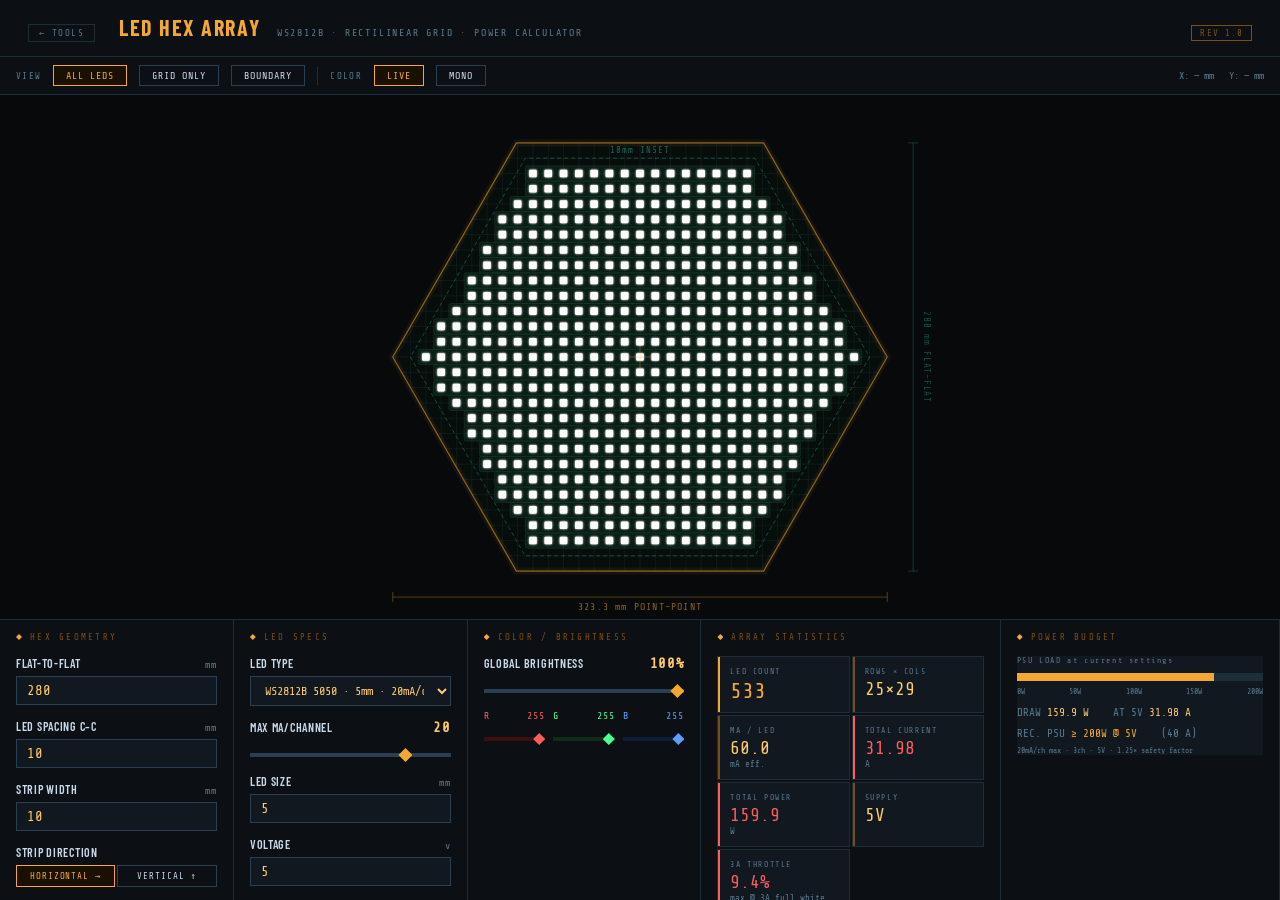
==== hex-array/index.html @ ed7f28d9 "Add hex array calculator and shadow visualizer - hex-array/: LED hex layout, strip routing, power bu" ====
<!DOCTYPE html>
<html lang="en">
<head>
<meta charset="UTF-8"/>
<meta name="viewport" content="width=device-width,initial-scale=1"/>
<title>LED Hex Array Calculator — Wave Field Tools</title>
<link href="https://fonts.googleapis.com/css2?family=Share+Tech+Mono&family=Barlow+Condensed:wght@300;400;600;700&display=swap" rel="stylesheet"/>
<style>
  :root {
    --bg:      #07090b;
    --bg2:     #0c1014;
    --bg3:     #111820;
    --border:  #1e2d3a;
    --border2: #2a3f52;
    --amber:   #f4a832;
    --amber2:  #ffcb6b;
    --amber3:  #7a4e10;
    --teal:    #2dd4a8;
    --teal2:   #0a4034;
    --red:     #ff5c5c;
    --text:    #c8d8e8;
    --text2:   #5a7a90;
    --mono:    'Share Tech Mono', monospace;
    --cond:    'Barlow Condensed', sans-serif;
  }
  * { box-sizing: border-box; margin: 0; padding: 0; }
  body { background: var(--bg); color: var(--text); font-family: var(--cond); height: 100vh; display: flex; flex-direction: column; overflow: hidden; }
  header { border-bottom: 1px solid var(--border); padding: 14px 28px; display: flex; align-items: baseline; gap: 16px; background: var(--bg2); }
  header .title { font-size: 22px; font-weight: 700; letter-spacing: .08em; color: var(--amber); text-transform: uppercase; }
  header .sub { font-family: var(--mono); font-size: 10px; color: var(--text2); letter-spacing: .18em; }
  .version-tag { margin-left: auto; font-family: var(--mono); font-size: 9px; color: var(--amber3); border: 1px solid var(--amber3); padding: 2px 8px; letter-spacing: .12em; }
  a.back { font-family: var(--mono); font-size: 9px; color: var(--text2); text-decoration: none; letter-spacing: .15em; text-transform: uppercase; border: 1px solid var(--border); padding: 3px 10px; margin-right: 8px; }
  a.back:hover { color: var(--amber); border-color: var(--amber3); }
  .main-grid { display: flex; flex-direction: column; flex: 1; min-height: 0; }
  .controls { background: var(--bg2); border-top: 1px solid var(--border); overflow-y: auto; overflow-x: hidden; padding: 0; flex: 0 0 33.333%; display: flex; flex-direction: row; flex-wrap: wrap; align-content: flex-start; gap: 0; }
  .panel-section { border-right: 1px solid var(--border); border-bottom: 1px solid var(--border); padding: 12px 16px; min-width: 220px; flex: 1 1 220px; }
  .panel-section-title { font-family: var(--mono); font-size: 9px; letter-spacing: .25em; color: var(--amber3); text-transform: uppercase; margin-bottom: 14px; display: flex; align-items: center; gap: 8px; }
  .panel-section-title::before { content: ''; display: block; width: 6px; height: 6px; background: var(--amber); clip-path: polygon(50% 0%,100% 50%,50% 100%,0% 50%); }
  .field { margin-bottom: 14px; }
  .field:last-child { margin-bottom: 0; }
  .field label { display: flex; justify-content: space-between; align-items: baseline; font-size: 12px; font-weight: 600; letter-spacing: .06em; color: var(--text); margin-bottom: 6px; text-transform: uppercase; }
  .field label .unit { font-family: var(--mono); font-size: 10px; color: var(--text2); font-weight: 400; text-transform: lowercase; }
  .field input[type=range] { width: 100%; height: 4px; -webkit-appearance: none; background: var(--border2); outline: none; border-radius: 0; cursor: pointer; }
  .field input[type=range]::-webkit-slider-thumb { -webkit-appearance: none; width: 14px; height: 14px; background: var(--amber); clip-path: polygon(50% 0%,100% 50%,50% 100%,0% 50%); cursor: pointer; }
  .field input[type=range]:hover::-webkit-slider-thumb { background: var(--amber2); }
  .field input[type=number] { width: 100%; background: var(--bg3); border: 1px solid var(--border2); color: var(--amber2); font-family: var(--mono); font-size: 14px; padding: 6px 10px; outline: none; -moz-appearance: textfield; }
  .field input[type=number]::-webkit-inner-spin-button, .field input[type=number]::-webkit-outer-spin-button { -webkit-appearance: none; }
  .field input[type=number]:focus { border-color: var(--amber); }
  .val-display { font-family: var(--mono); font-size: 14px; color: var(--amber2); text-align: right; }
  .rgb-row { display: grid; grid-template-columns: 1fr 1fr 1fr; gap: 8px; }
  .rgb-channel label { font-size: 10px; font-family: var(--mono); letter-spacing: .1em; margin-bottom: 4px; display: flex; justify-content: space-between; }
  .rgb-channel input[type=range] { width: 100%; height: 4px; -webkit-appearance: none; outline: none; border-radius: 0; cursor: pointer; }
  .rgb-channel input[type=range]::-webkit-slider-thumb { -webkit-appearance: none; width: 12px; height: 12px; clip-path: polygon(50% 0%,100% 50%,50% 100%,0% 50%); cursor: pointer; }
  #slR { background: #3a1010; } #slR::-webkit-slider-thumb { background: #ff5c5c; }
  #slG { background: #0e2e18; } #slG::-webkit-slider-thumb { background: #4dff90; }
  #slB { background: #0e1e3a; } #slB::-webkit-slider-thumb { background: #5c9eff; }
  .stats-grid { display: grid; grid-template-columns: 1fr 1fr; gap: 2px; }
  .stat-card { background: var(--bg3); border: 1px solid var(--border); padding: 10px 12px; position: relative; overflow: hidden; }
  .stat-card::before { content: ''; position: absolute; top: 0; left: 0; width: 2px; height: 100%; background: var(--amber3); }
  .stat-card.highlight::before { background: var(--amber); }
  .stat-card.warn::before { background: var(--red); }
  .stat-card.good::before { background: var(--teal); }
  .stat-label { font-family: var(--mono); font-size: 8px; letter-spacing: .2em; color: var(--text2); text-transform: uppercase; margin-bottom: 4px; }
  .stat-value { font-family: var(--mono); font-size: 18px; color: var(--amber2); line-height: 1; }
  .stat-value.big { font-size: 22px; color: var(--amber); }
  .stat-value.green { color: var(--teal); }
  .stat-value.red { color: var(--red); }
  .stat-sub { font-family: var(--mono); font-size: 9px; color: var(--text2); margin-top: 2px; }
  .psu-bar { background: var(--bg3); border: 1px solid var(--border); padding: 10px; }
  .psu-bar-label { font-family: var(--mono); font-size: 8px; letter-spacing: .2em; color: var(--text2); margin-bottom: 8px; }
  .psu-meter-track { width: 100%; height: 8px; background: var(--border); position: relative; margin-bottom: 6px; }
  .psu-meter-fill { height: 100%; background: linear-gradient(90deg, var(--teal), var(--amber), var(--red)); transition: width .3s; }
  .psu-ticks { display: flex; justify-content: space-between; font-family: var(--mono); font-size: 8px; color: var(--text2); }
  .psu-rec { margin-top: 8px; font-family: var(--mono); font-size: 11px; color: var(--amber2); }
  .canvas-panel { display: flex; flex-direction: column; overflow: hidden; background: var(--bg); flex: 1 1 0; min-height: 0; }
  .canvas-toolbar { border-bottom: 1px solid var(--border); padding: 8px 16px; display: flex; align-items: center; gap: 12px; background: var(--bg2); flex-shrink: 0; }
  .toolbar-label { font-family: var(--mono); font-size: 9px; letter-spacing: .15em; color: var(--text2); }
  .toolbar-btn { font-family: var(--mono); font-size: 10px; letter-spacing: .1em; background: transparent; border: 1px solid var(--border2); color: var(--text); padding: 4px 12px; cursor: pointer; text-transform: uppercase; transition: all .15s; }
  .toolbar-btn:hover, .toolbar-btn.active { border-color: var(--amber); color: var(--amber); background: #1a1000; }
  .toolbar-sep { width: 1px; height: 18px; background: var(--border); }
  .coord-display { margin-left: auto; font-family: var(--mono); font-size: 10px; color: var(--text2); min-width: 180px; text-align: right; }
  .svg-container { flex: 1; overflow: hidden; display: flex; align-items: center; justify-content: center; position: relative; cursor: crosshair; }
  #main-svg { max-width: 100%; max-height: 100%; }
  #tooltip { position: absolute; pointer-events: none; background: var(--bg2); border: 1px solid var(--amber3); padding: 6px 10px; font-family: var(--mono); font-size: 10px; color: var(--amber2); line-height: 1.6; display: none; z-index: 10; }
  ::-webkit-scrollbar { width: 4px; height: 4px; background: var(--bg); }
  ::-webkit-scrollbar-thumb { background: var(--border2); }
  select { width:100%;background:var(--bg3);border:1px solid var(--border2);color:var(--amber2);font-family:var(--mono);font-size:12px;padding:6px 10px;outline:none;cursor:pointer; }
</style>
</head>
<body>
<header>
  <a class="back" href="../">← Tools</a>
  <span class="title">LED Hex Array</span>
  <span class="sub">WS2812B · RECTILINEAR GRID · POWER CALCULATOR</span>
  <span class="version-tag">REV 1.0</span>
</header>
<div class="main-grid">
  <div class="canvas-panel">
    <div class="canvas-toolbar">
      <span class="toolbar-label">VIEW</span>
      <button class="toolbar-btn active" id="btnAll" onclick="setView('all')">ALL LEDs</button>
      <button class="toolbar-btn" id="btnGrid" onclick="setView('grid')">GRID ONLY</button>
      <button class="toolbar-btn" id="btnHex" onclick="setView('hex')">BOUNDARY</button>
      <div class="toolbar-sep"></div>
      <span class="toolbar-label">COLOR</span>
      <button class="toolbar-btn active" id="btnColor" onclick="setColor('live')">LIVE</button>
      <button class="toolbar-btn" id="btnMono" onclick="setColor('mono')">MONO</button>
      <div class="coord-display" id="coordDisplay">X: — mm &nbsp; Y: — mm</div>
    </div>
    <div class="svg-container" id="svgContainer">
      <svg id="main-svg" xmlns="http://www.w3.org/2000/svg"></svg>
      <div id="tooltip"></div>
    </div>
  </div>
  <div class="controls">
    <div class="panel-section">
      <div class="panel-section-title">Hex Geometry</div>
      <div class="field"><label>Flat-to-Flat <span class="unit">mm</span></label><input type="number" id="inFTF" value="280" min="10" max="800" step="1"/></div>
      <div class="field"><label>LED Spacing c–c <span class="unit">mm</span></label><input type="number" id="inSpacing" value="10" min="1" max="30" step="0.5"/></div>
      <div class="field"><label>Strip Width <span class="unit">mm</span></label><input type="number" id="inStripWidth" value="10" min="1" max="30" step="0.5"/></div>
      <div class="field">
        <label style="margin-bottom:6px">Strip Direction</label>
        <div style="display:flex;gap:2px">
          <button class="toolbar-btn active" id="btnStripH" onclick="setStripDir('h')" style="flex:1;font-size:9px;padding:5px 4px">HORIZONTAL →</button>
          <button class="toolbar-btn" id="btnStripV" onclick="setStripDir('v')" style="flex:1;font-size:9px;padding:5px 4px">VERTICAL ↑</button>
        </div>
      </div>
      <div class="field"><label>Edge Padding <span class="unit">mm</span></label><input type="number" id="inPadding" value="10" min="0" max="50" step="1"/></div>
      <div class="field">
        <label style="margin-bottom:6px">X Axis Alignment</label>
        <div style="display:flex;gap:2px">
          <button class="toolbar-btn active" id="btnCenterXOn" onclick="setCenterMode('x','on')" style="flex:1;font-size:9px;padding:5px 4px">ON AXIS</button>
          <button class="toolbar-btn" id="btnCenterXSplit" onclick="setCenterMode('x','split')" style="flex:1;font-size:9px;padding:5px 4px">SPLIT</button>
        </div>
      </div>
      <div class="field">
        <label style="margin-bottom:6px">Y Axis Alignment</label>
        <div style="display:flex;gap:2px">
          <button class="toolbar-btn active" id="btnCenterYOn" onclick="setCenterMode('y','on')" style="flex:1;font-size:9px;padding:5px 4px">ON AXIS</button>
          <button class="toolbar-btn" id="btnCenterYSplit" onclick="setCenterMode('y','split')" style="flex:1;font-size:9px;padding:5px 4px">SPLIT</button>
        </div>
      </div>
    </div>
    <div class="panel-section">
      <div class="panel-section-title">LED Specs</div>
      <div class="field">
        <label>LED Type</label>
        <select id="selLedType">
          <option value="custom">— Custom —</option>
          <optgroup label="WS2812B">
            <option value="ws2812b_5050" selected>WS2812B 5050 · 5mm · 20mA/ch</option>
            <option value="ws2812b_2020">WS2812B 2020 · 2mm · 5mA/ch</option>
            <option value="ws2812b_3535">WS2812B 3535 · 3.5mm · 12mA/ch</option>
          </optgroup>
          <optgroup label="SK6812">
            <option value="sk6812_5050">SK6812 5050 · 5mm · 20mA/ch</option>
            <option value="sk6812_mini">SK6812 Mini 3535 · 3.5mm · 12mA/ch</option>
            <option value="sk6812_2020">SK6812 2020 · 2mm · 5mA/ch</option>
          </optgroup>
          <optgroup label="SK6805">
            <option value="sk6805_ec15">SK6805-EC15 · 1.5mm · 1.5mA/ch</option>
            <option value="sk6805_ec10">SK6805-EC10 · 1mm · 1mA/ch</option>
          </optgroup>
          <optgroup label="APA / SK9822">
            <option value="apa102_5050">APA102 5050 · 5mm · 20mA/ch</option>
            <option value="sk9822_5050">SK9822 5050 · 5mm · 20mA/ch</option>
          </optgroup>
          <optgroup label="WS2815 / WS2813">
            <option value="ws2815_5050">WS2815 5050 · 5mm · 20mA/ch · 12V</option>
            <option value="ws2813_5050">WS2813 5050 · 5mm · 20mA/ch</option>
          </optgroup>
        </select>
      </div>
      <div class="field"><label>Max mA/channel <span class="val-display" id="vMA">20</span></label><input type="range" id="slMA" min="0.5" max="25" step="0.5" value="20"/></div>
      <div class="field"><label>LED Size <span class="unit">mm</span></label><input type="number" id="inLedSize" value="5" min="0.5" max="10" step="0.5"/></div>
      <div class="field"><label>Voltage <span class="unit">V</span></label><input type="number" id="inVolt" value="5" min="4.5" max="13" step="0.1"/></div>
    </div>
    <div class="panel-section">
      <div class="panel-section-title">Color / Brightness</div>
      <div class="field"><label>Global Brightness <span class="val-display" id="vBright">100%</span></label><input type="range" id="slBright" min="1" max="100" value="100"/></div>
      <div class="rgb-row">
        <div class="rgb-channel"><label style="color:#ff5c5c">R <span id="vR">255</span></label><input type="range" id="slR" min="0" max="255" value="255"/></div>
        <div class="rgb-channel"><label style="color:#4dff90">G <span id="vG">255</span></label><input type="range" id="slG" min="0" max="255" value="255"/></div>
        <div class="rgb-channel"><label style="color:#5c9eff">B <span id="vB">255</span></label><input type="range" id="slB" min="0" max="255" value="255"/></div>
      </div>
    </div>
    <div class="panel-section" style="min-width:280px;flex:1.4 1 280px">
      <div class="panel-section-title">Array Statistics</div>
      <div class="stats-grid" id="stats-grid"></div>
    </div>
    <div class="panel-section" style="min-width:260px;flex:1.4 1 260px">
      <div class="panel-section-title">Power Budget</div>
      <div id="psu-section"></div>
    </div>
  </div>
</div>
<script>
let cfg={ftf:280,spacing:10,ledSize:5,stripWidth:10,stripDir:'h',padding:10,centerModeX:'on',centerModeY:'on',maCh:20,volt:5,bright:100,r:255,g:255,b:255};
let viewMode='all',colorMode='live',leds=[],svgScale=1,svgCx=0,svgCy=0,svgIR=0;
function inHex(x,y,ir){const t=1e-6;return Math.abs(y)<=ir+t&&Math.abs(Math.sqrt(3)*x+y)<=2*ir+t&&Math.abs(Math.sqrt(3)*x-y)<=2*ir+t;}
function hexVertices(cx,cy,ir){const R=ir/Math.cos(Math.PI/6);return Array.from({length:6},(_,i)=>{const a=Math.PI/180*(60*i);return[cx+R*Math.cos(a),cy+R*Math.sin(a)];});}
function hexPathStr(cx,cy,ir){return hexVertices(cx,cy,ir).map(([x,y],i)=>`${i?'L':'M'}${x.toFixed(2)},${y.toFixed(2)}`).join('')+'Z';}
function buildLeds(){const ir=cfg.ftf/2-cfg.padding,R=ir/Math.cos(Math.PI/6),sp=cfg.spacing,sw=cfg.stripWidth,span=Math.ceil(R/sp)+1,offsetX=cfg.centerModeX==='split'?sp/2:0,offsetY=cfg.centerModeY==='split'?sp/2:0,hsp=sp/2,hsw=sw/2,pts=[];for(let row=-span;row<=span;row++){for(let col=-span;col<=span;col++){const x=col*sp+offsetX,y=row*sp+offsetY,dx=cfg.stripDir==='h'?hsp:hsw,dy=cfg.stripDir==='h'?hsw:hsp;if(inHex(x-dx,y-dy,ir)&&inHex(x+dx,y-dy,ir)&&inHex(x-dx,y+dy,ir)&&inHex(x+dx,y+dy,ir))pts.push({x,y,row,col});}}return pts;}
function calcPower(){const n=leds.length,bright=cfg.bright/100,rF=cfg.r/255,gF=cfg.g/255,bF=cfg.b/255,maPerLed=(rF+gF+bF)*cfg.maCh*bright,totalMa=n*maPerLed,totalW=totalMa*cfg.volt/1000,psuW=totalW*1.25,rows=new Set(leds.map(l=>l.row)).size,cols=new Set(leds.map(l=>l.col)).size;return{n,maPerLed,totalMa,totalW,psuW,rows,cols,bright,rF,gF,bF};}
function psuSize(w){const t=[5,10,15,20,30,40,50,60,75,100,120,150,200,240,300,350,400,500,600,750,1000];return t.find(x=>x>=w*1.25)||Math.ceil(w*1.25/50)*50;}
function stat(label,value,sub,cls){return`<div class="stat-card ${cls}"><div class="stat-label">${label}</div><div class="stat-value ${cls.includes('big')?'big':''} ${cls.includes('warn')?'red':''} ${cls.includes('good')?'green':''}">${value}</div>${sub?`<div class="stat-sub">${sub}</div>`:''}</div>`;}
function updateStats(){const p=calcPower(),warn=p.totalW>100,rows=p.rows,cols=p.cols,maxBright3A=Math.min(100,(3000/(p.n*cfg.maCh*3))*100);document.getElementById('stats-grid').innerHTML=`${stat('LED COUNT',p.n.toLocaleString(),'','highlight big')}${stat('ROWS × COLS',`${rows}×${cols}`,'','')}${stat('mA / LED',p.maPerLed.toFixed(1),'mA eff.','')}${stat('TOTAL CURRENT',(p.totalMa/1000).toFixed(2),'A',warn?'warn':'good')}${stat('TOTAL POWER',p.totalW.toFixed(1),'W',warn?'warn':'good')}${stat('SUPPLY',`${cfg.volt}V`,'','')}${stat('3A THROTTLE',maxBright3A>=100?'100% ✓':`${maxBright3A.toFixed(1)}%`,'max @ 3A full white',maxBright3A>=100?'good':maxBright3A<30?'warn':'')}`;const psu=psuSize(p.totalW),fillPct=Math.min(100,p.totalW/psu*100).toFixed(0),col=fillPct>80?'var(--red)':fillPct>60?'var(--amber)':'var(--teal)';document.getElementById('psu-section').innerHTML=`<div class="psu-bar" style="border:none;padding:0"><div class="psu-bar-label">PSU LOAD at current settings</div><div class="psu-meter-track"><div class="psu-meter-fill" style="width:${fillPct}%;background:${col}"></div></div><div class="psu-ticks"><span>0W</span><span>${(psu/4).toFixed(0)}W</span><span>${(psu/2).toFixed(0)}W</span><span>${(3*psu/4).toFixed(0)}W</span><span>${psu}W</span></div><div class="psu-rec" style="margin-top:10px"><span style="color:var(--text2)">DRAW  </span>${p.totalW.toFixed(1)} W &nbsp;&nbsp; <span style="color:var(--text2)">AT ${cfg.volt}V  </span>${(p.totalMa/1000).toFixed(2)} A</div><div class="psu-rec"><span style="color:var(--text2)">REC. PSU  </span><span style="color:${col}">≥ ${psu}W @ ${cfg.volt}V</span> &nbsp;&nbsp; <span style="color:var(--text2)">(${(psu/cfg.volt).toFixed(0)} A)</span></div><div style="margin-top:6px;font-family:var(--mono);font-size:8px;color:var(--text2)">${cfg.maCh}mA/ch max · 3ch · ${cfg.volt}V · 1.25× safety factor</div></div>`;}
function ledColor(){if(colorMode==='mono')return{fill:'#40ffb4',opacity:0.82};const r=Math.round(cfg.r*cfg.bright/100),g=Math.round(cfg.g*cfg.bright/100),b=Math.round(cfg.b*cfg.bright/100),hex='#'+[r,g,b].map(v=>v.toString(16).padStart(2,'0')).join(''),brightness=(r*0.299+g*0.587+b*0.114)/255;return{fill:hex||'#111',opacity:Math.max(0.3,0.4+brightness*0.6)};}
function renderSVG(){const svg=document.getElementById('main-svg'),container=document.getElementById('svgContainer'),w=container.clientWidth||600,h=container.clientHeight||600,ir_mm=cfg.ftf/2,R_mm=ir_mm/Math.cos(Math.PI/6),pad=48,scale=Math.min((w-pad*2)/(R_mm*2),(h-pad*2)/(ir_mm*2)),cx=w/2,cy=h/2,R_svg=R_mm*scale,IR=ir_mm*scale,sp=cfg.spacing*scale,ledR=Math.min((cfg.ledSize/2)*scale,sp/2-0.5);svgScale=scale;svgCx=cx;svgCy=cy;svgIR=IR;svg.setAttribute('width',w);svg.setAttribute('height',h);svg.setAttribute('viewBox',`0 0 ${w} ${h}`);const{fill,opacity}=ledColor(),stripSW=cfg.stripWidth*scale,stripSegments=(()=>{if(cfg.stripDir==='h'){const byRow={};leds.forEach(l=>{(byRow[l.row]=byRow[l.row]||[]).push(l);});return Object.values(byRow).map(row=>{row.sort((a,b)=>a.x-b.x);const runs=[];let run=[row[0]];for(let i=1;i<row.length;i++){if(row[i].x-row[i-1].x>cfg.spacing*1.01){runs.push(run);run=[];}run.push(row[i]);}runs.push(run);return runs.map(r=>{const minX=r[0].x,maxX=r[r.length-1].x,y=r[0].y,sx=cx+(minX-cfg.spacing/2)*scale,sw_=(maxX-minX+cfg.spacing)*scale,sy=cy-y*scale-stripSW/2;return`<rect x="${sx.toFixed(1)}" y="${sy.toFixed(1)}" width="${sw_.toFixed(1)}" height="${stripSW.toFixed(1)}" rx="2" fill="#0d2218" stroke="#1a4030" stroke-width="0.6" opacity="0.85"/>`;}).join('');}).join('');}else{const byCol={};leds.forEach(l=>{(byCol[l.col]=byCol[l.col]||[]).push(l);});return Object.values(byCol).map(col=>{col.sort((a,b)=>a.y-b.y);const runs=[];let run=[col[0]];for(let i=1;i<col.length;i++){if(col[i].y-col[i-1].y>cfg.spacing*1.01){runs.push(run);run=[];}run.push(col[i]);}runs.push(run);return runs.map(r=>{const minY=r[0].y,maxY=r[r.length-1].y,x=r[0].x,sx=cx+x*scale-stripSW/2,sy_top=cy-(maxY+cfg.spacing/2)*scale,sh=(maxY-minY+cfg.spacing)*scale;return`<rect x="${sx.toFixed(1)}" y="${sy_top.toFixed(1)}" width="${stripSW.toFixed(1)}" height="${sh.toFixed(1)}" rx="2" fill="#0d2218" stroke="#1a4030" stroke-width="0.6" opacity="0.85"/>`;}).join('');}).join('');}})(),gridLines=[],span=Math.ceil(R_mm/cfg.spacing)+2;if(viewMode!=='hex'){for(let i=-span;i<=span;i++){const v=i*sp;gridLines.push(`<line x1="${(cx+v).toFixed(1)}" y1="0" x2="${(cx+v).toFixed(1)}" y2="${h}" stroke="#1e3030" stroke-width="0.4" clip-path="url(#hc)"/>`);gridLines.push(`<line x1="0" y1="${(cy+v).toFixed(1)}" x2="${w}" y2="${(cy+v).toFixed(1)}" stroke="#1e3030" stroke-width="0.4" clip-path="url(#hc)"/>`);}};const ledDots=viewMode!=='grid'?leds.map(({x,y,row,col})=>`<rect x="${(cx+x*scale-ledR).toFixed(2)}" y="${(cy-y*scale-ledR).toFixed(2)}" width="${(ledR*2).toFixed(2)}" height="${(ledR*2).toFixed(2)}" rx="${(ledR*0.3).toFixed(2)}" fill="${fill}" opacity="${opacity}" class="led" data-x="${x}" data-y="${y}" data-row="${row}" data-col="${col}"/>`).join(''):'',dimY=cy+IR+26,dimX=cx+R_svg+26;svg.innerHTML=`<defs><filter id="glow" x="-60%" y="-60%" width="220%" height="220%"><feGaussianBlur stdDeviation="1.2" result="b"/><feMerge><feMergeNode in="b"/><feMergeNode in="SourceGraphic"/></feMerge></filter><clipPath id="hc"><path d="${hexPathStr(cx,cy,IR)}"/></clipPath></defs><path d="${hexPathStr(cx,cy,IR)}" fill="#060d0a"/>${viewMode!=='grid'?stripSegments:''}${gridLines.join('')}<g filter="url(#glow)">${ledDots}</g><path d="${hexPathStr(cx,cy,IR)}" fill="none" stroke="#f4a832" stroke-width="7" opacity="0.06"/><path d="${hexPathStr(cx,cy,IR)}" fill="none" stroke="#f4a832" stroke-width="1.2" opacity="0.55"/>${cfg.padding>0?`<path d="${hexPathStr(cx,cy,IR-cfg.padding*scale)}" fill="none" stroke="#2dd4a8" stroke-width="0.8" opacity="0.4" stroke-dasharray="4,3"/><text x="${cx}" y="${(cy-(IR-cfg.padding*scale)-5).toFixed(1)}" text-anchor="middle" fill="#2dd4a8" font-family="'Share Tech Mono',monospace" font-size="9" opacity="0.45" letter-spacing="0.1em">${cfg.padding}mm INSET</text>`:''}<line x1="${(cx-12)}" y1="${cy}" x2="${(cx+12)}" y2="${cy}" stroke="#f4a832" stroke-width="0.8" opacity="0.4"/><line x1="${cx}" y1="${(cy-12)}" x2="${cx}" y2="${(cy+12)}" stroke="#f4a832" stroke-width="0.8" opacity="0.4"/><line x1="${(cx-R_svg).toFixed(1)}" y1="${dimY.toFixed(1)}" x2="${(cx+R_svg).toFixed(1)}" y2="${dimY.toFixed(1)}" stroke="#f4a832" stroke-width="0.8" opacity="0.4"/><line x1="${(cx-R_svg).toFixed(1)}" y1="${(dimY-5).toFixed(1)}" x2="${(cx-R_svg).toFixed(1)}" y2="${(dimY+5).toFixed(1)}" stroke="#f4a832" stroke-width="0.8" opacity="0.4"/><line x1="${(cx+R_svg).toFixed(1)}" y1="${(dimY-5).toFixed(1)}" x2="${(cx+R_svg).toFixed(1)}" y2="${(dimY+5).toFixed(1)}" stroke="#f4a832" stroke-width="0.8" opacity="0.4"/><text x="${cx}" y="${(dimY+13).toFixed(1)}" text-anchor="middle" fill="#f4a832" font-family="'Share Tech Mono',monospace" font-size="10" opacity="0.55" letter-spacing="0.12em">${(R_mm*2).toFixed(1)} mm POINT–POINT</text><line x1="${dimX.toFixed(1)}" y1="${(cy-IR).toFixed(1)}" x2="${dimX.toFixed(1)}" y2="${(cy+IR).toFixed(1)}" stroke="#2dd4a8" stroke-width="0.8" opacity="0.3"/><line x1="${(dimX-5).toFixed(1)}" y1="${(cy-IR).toFixed(1)}" x2="${(dimX+5).toFixed(1)}" y2="${(cy-IR).toFixed(1)}" stroke="#2dd4a8" stroke-width="0.8" opacity="0.3"/><line x1="${(dimX-5).toFixed(1)}" y1="${(cy+IR).toFixed(1)}" x2="${(dimX+5).toFixed(1)}" y2="${(cy+IR).toFixed(1)}" stroke="#2dd4a8" stroke-width="0.8" opacity="0.3"/><text x="${(dimX+14).toFixed(1)}" y="${(cy+3).toFixed(1)}" text-anchor="middle" fill="#2dd4a8" font-family="'Share Tech Mono',monospace" font-size="9" opacity="0.35" letter-spacing="0.08em" transform="rotate(90,${(dimX+14).toFixed(1)},${cy.toFixed(1)})">${cfg.ftf} mm FLAT–FLAT</text>`;svg.querySelectorAll('.led').forEach(el=>{el.addEventListener('mouseenter',onLedHover);el.addEventListener('mouseleave',onLedLeave);});}
function onLedHover(e){const el=e.target,x=parseFloat(el.dataset.x),y=parseFloat(el.dataset.y),row=el.dataset.row,col=el.dataset.col,rect=document.getElementById('svgContainer').getBoundingClientRect(),tip=document.getElementById('tooltip');tip.innerHTML=`X: ${x} mm<br>Y: ${y} mm<br>ROW ${row} · COL ${col}`;tip.style.display='block';const tx=e.clientX-rect.left+12,ty=e.clientY-rect.top-20;tip.style.left=Math.min(tx,rect.width-160)+'px';tip.style.top=Math.max(0,ty)+'px';const ledR=Math.min((cfg.ledSize/2)*svgScale,(cfg.spacing*svgScale)/2-0.5),hoverR=ledR*1.6;el.setAttribute('x',(svgCx+x*svgScale-hoverR).toFixed(2));el.setAttribute('y',(svgCy-y*svgScale-hoverR).toFixed(2));el.setAttribute('width',(hoverR*2).toFixed(2));el.setAttribute('height',(hoverR*2).toFixed(2));el.setAttribute('fill','#ffffff');el.setAttribute('opacity','1');document.getElementById('coordDisplay').textContent=`X: ${x} mm   Y: ${y} mm`;}
function onLedLeave(e){document.getElementById('tooltip').style.display='none';const el=e.target,ledR=Math.min((cfg.ledSize/2)*svgScale,(cfg.spacing*svgScale)/2-0.5),{fill,opacity}=ledColor(),x=parseFloat(el.dataset.x),y=parseFloat(el.dataset.y);el.setAttribute('x',(svgCx+x*svgScale-ledR).toFixed(2));el.setAttribute('y',(svgCy-y*svgScale-ledR).toFixed(2));el.setAttribute('width',(ledR*2).toFixed(2));el.setAttribute('height',(ledR*2).toFixed(2));el.setAttribute('fill',fill);el.setAttribute('opacity',opacity);document.getElementById('coordDisplay').textContent='X: — mm   Y: — mm';}
function fullUpdate(){leds=buildLeds();updateStats();renderSVG();}
function setView(m){viewMode=m;['All','Grid','Hex'].forEach(v=>{document.getElementById('btn'+v).classList.toggle('active',m===v.toLowerCase());});renderSVG();}
function setColor(m){colorMode=m;document.getElementById('btnColor').classList.toggle('active',m==='live');document.getElementById('btnMono').classList.toggle('active',m==='mono');renderSVG();}
function setCenterMode(axis,m){if(axis==='x'){cfg.centerModeX=m;document.getElementById('btnCenterXOn').classList.toggle('active',m==='on');document.getElementById('btnCenterXSplit').classList.toggle('active',m==='split');}else{cfg.centerModeY=m;document.getElementById('btnCenterYOn').classList.toggle('active',m==='on');document.getElementById('btnCenterYSplit').classList.toggle('active',m==='split');}fullUpdate();}
function setStripDir(d){cfg.stripDir=d;document.getElementById('btnStripH').classList.toggle('active',d==='h');document.getElementById('btnStripV').classList.toggle('active',d==='v');fullUpdate();}
const LED_TYPES={ws2812b_5050:{maCh:20,ledSize:5.0,volt:5},ws2812b_2020:{maCh:5,ledSize:2.0,volt:5},ws2812b_3535:{maCh:12,ledSize:3.5,volt:5},sk6812_5050:{maCh:20,ledSize:5.0,volt:5},sk6812_mini:{maCh:12,ledSize:3.5,volt:5},sk6812_2020:{maCh:5,ledSize:2.0,volt:5},sk6805_ec15:{maCh:1.5,ledSize:1.5,volt:5},sk6805_ec10:{maCh:1.0,ledSize:1.0,volt:5},apa102_5050:{maCh:20,ledSize:5.0,volt:5},sk9822_5050:{maCh:20,ledSize:5.0,volt:5},ws2815_5050:{maCh:20,ledSize:5.0,volt:12},ws2813_5050:{maCh:20,ledSize:5.0,volt:5}};
document.getElementById('selLedType').addEventListener('change',function(){const p=LED_TYPES[this.value];if(!p)return;cfg.maCh=p.maCh;cfg.ledSize=p.ledSize;cfg.volt=p.volt;document.getElementById('slMA').value=p.maCh;document.getElementById('vMA').textContent=p.maCh;document.getElementById('inLedSize').value=p.ledSize;document.getElementById('inVolt').value=p.volt;fullUpdate();});
function markCustom(){document.getElementById('selLedType').value='custom';}
document.getElementById('inFTF').addEventListener('change',function(){cfg.ftf=parseFloat(this.value)||280;fullUpdate();});
document.getElementById('inSpacing').addEventListener('change',function(){cfg.spacing=parseFloat(this.value)||10;fullUpdate();});
document.getElementById('inStripWidth').addEventListener('change',function(){cfg.stripWidth=parseFloat(this.value)||10;fullUpdate();});
document.getElementById('inLedSize').addEventListener('change',function(){cfg.ledSize=parseFloat(this.value)||5;markCustom();fullUpdate();});
document.getElementById('inPadding').addEventListener('change',function(){cfg.padding=parseFloat(this.value)||0;fullUpdate();});
document.getElementById('inVolt').addEventListener('change',function(){cfg.volt=parseFloat(this.value)||5;markCustom();fullUpdate();});
document.getElementById('slMA').addEventListener('input',function(){cfg.maCh=parseFloat(this.value);document.getElementById('vMA').textContent=this.value;markCustom();fullUpdate();});
document.getElementById('slBright').addEventListener('input',function(){cfg.bright=parseFloat(this.value);document.getElementById('vBright').textContent=this.value+'%';fullUpdate();});
document.getElementById('slR').addEventListener('input',function(){cfg.r=parseFloat(this.value);document.getElementById('vR').textContent=this.value;fullUpdate();});
document.getElementById('slG').addEventListener('input',function(){cfg.g=parseFloat(this.value);document.getElementById('vG').textContent=this.value;fullUpdate();});
document.getElementById('slB').addEventListener('input',function(){cfg.b=parseFloat(this.value);document.getElementById('vB').textContent=this.value;fullUpdate();});
let resizeTimer;window.addEventListener('resize',()=>{clearTimeout(resizeTimer);resizeTimer=setTimeout(renderSVG,80);});
fullUpdate();
</script>
</body>
</html>
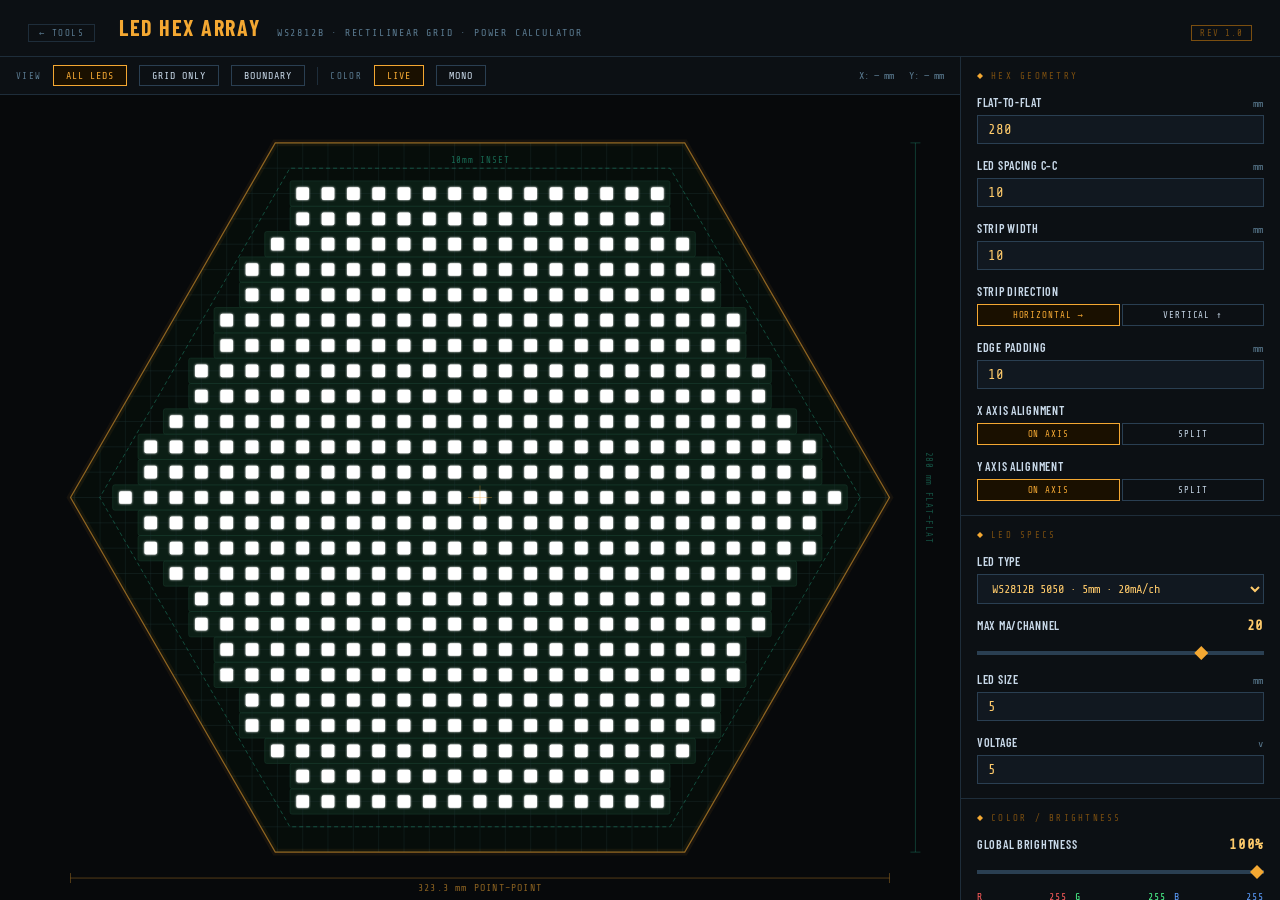
==== commit 682e2dd3: "Sticky right-hand control pane for both tools - shadow-viz: controls moved to fixed 340px right pane" ====
--- a/hex-array/index.html
+++ b/hex-array/index.html
@@ -31,9 +31,13 @@
   .version-tag { margin-left: auto; font-family: var(--mono); font-size: 9px; color: var(--amber3); border: 1px solid var(--amber3); padding: 2px 8px; letter-spacing: .12em; }
   a.back { font-family: var(--mono); font-size: 9px; color: var(--text2); text-decoration: none; letter-spacing: .15em; text-transform: uppercase; border: 1px solid var(--border); padding: 3px 10px; margin-right: 8px; }
   a.back:hover { color: var(--amber); border-color: var(--amber3); }
-  .main-grid { display: flex; flex-direction: column; flex: 1; min-height: 0; }
-  .controls { background: var(--bg2); border-top: 1px solid var(--border); overflow-y: auto; overflow-x: hidden; padding: 0; flex: 0 0 33.333%; display: flex; flex-direction: row; flex-wrap: wrap; align-content: flex-start; gap: 0; }
-  .panel-section { border-right: 1px solid var(--border); border-bottom: 1px solid var(--border); padding: 12px 16px; min-width: 220px; flex: 1 1 220px; }
+  .main-grid { display: flex; flex-direction: row; flex: 1; min-height: 0; }
+  .controls { background: var(--bg2); border-left: 1px solid var(--border); overflow-y: auto; overflow-x: hidden; padding: 0; flex: 0 0 320px; width: 320px; display: flex; flex-direction: column; align-content: flex-start; gap: 0; }
+  @media (max-width: 900px) {
+    .main-grid { flex-direction: column; }
+    .controls { flex: 0 0 auto; width: 100%; max-height: 45vh; border-left: none; border-top: 1px solid var(--border); }
+  }
+  .panel-section { border-bottom: 1px solid var(--border); padding: 14px 16px; width: 100%; flex: 0 0 auto; }
   .panel-section-title { font-family: var(--mono); font-size: 9px; letter-spacing: .25em; color: var(--amber3); text-transform: uppercase; margin-bottom: 14px; display: flex; align-items: center; gap: 8px; }
   .panel-section-title::before { content: ''; display: block; width: 6px; height: 6px; background: var(--amber); clip-path: polygon(50% 0%,100% 50%,50% 100%,0% 50%); }
   .field { margin-bottom: 14px; }
@@ -184,11 +188,11 @@
         <div class="rgb-channel"><label style="color:#5c9eff">B <span id="vB">255</span></label><input type="range" id="slB" min="0" max="255" value="255"/></div>
       </div>
     </div>
-    <div class="panel-section" style="min-width:280px;flex:1.4 1 280px">
+    <div class="panel-section">
       <div class="panel-section-title">Array Statistics</div>
       <div class="stats-grid" id="stats-grid"></div>
     </div>
-    <div class="panel-section" style="min-width:260px;flex:1.4 1 260px">
+    <div class="panel-section">
       <div class="panel-section-title">Power Budget</div>
       <div id="psu-section"></div>
     </div>
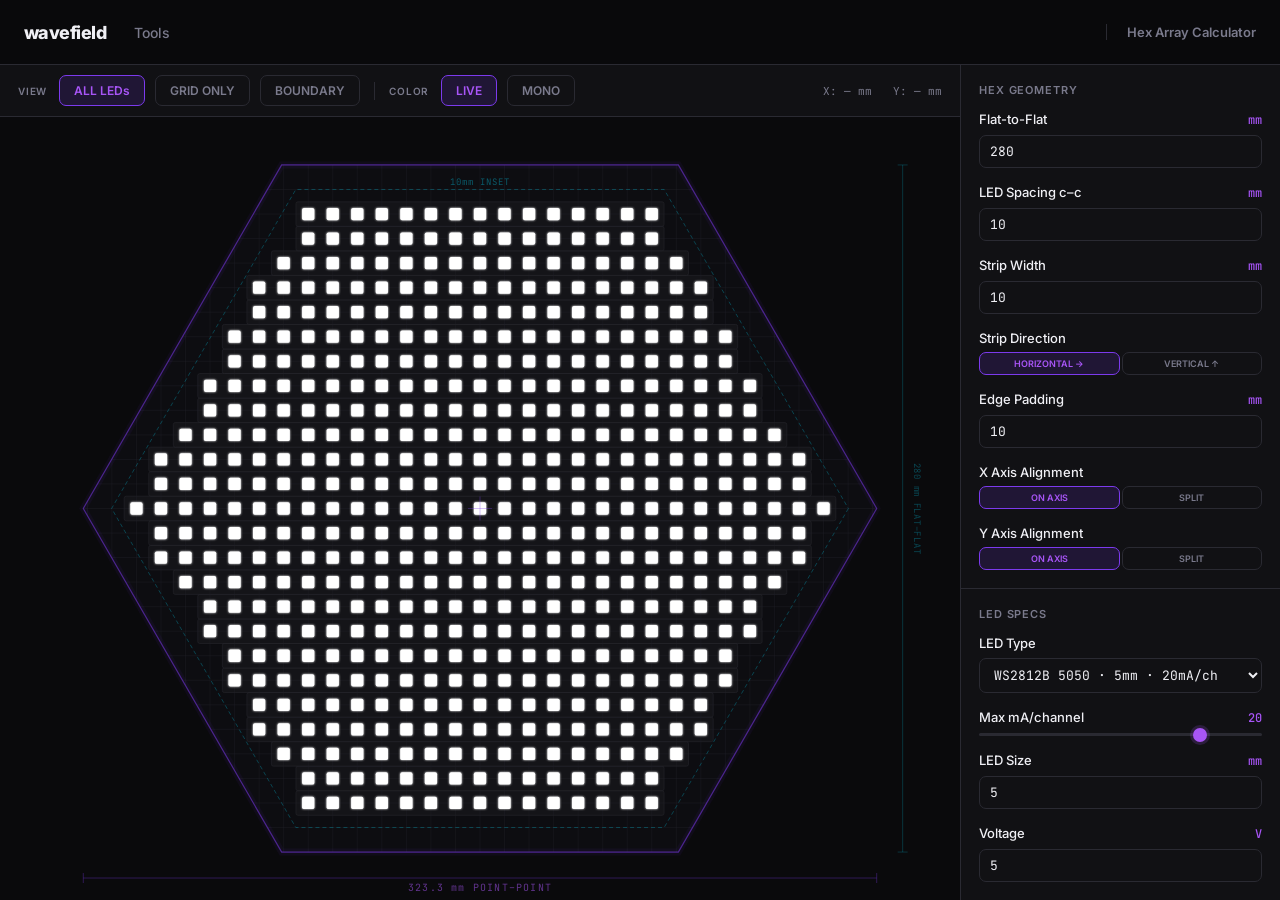
==== commit f4af7256: "Rebrand both tools to match wavefieldproject.com - Add shared wf.css with the site's real tokens (pu" ====
--- a/hex-array/index.html
+++ b/hex-array/index.html
@@ -1,114 +1,96 @@
-<!DOCTYPE html>
-<html lang="en">
 <head>
 <meta charset="UTF-8"/>
 <meta name="viewport" content="width=device-width,initial-scale=1"/>
-<title>LED Hex Array Calculator — Wave Field Tools</title>
-<link href="https://fonts.googleapis.com/css2?family=Share+Tech+Mono&family=Barlow+Condensed:wght@300;400;600;700&display=swap" rel="stylesheet"/>
+<title>Hex Array Calculator — Wave Field Tools</title>
+<link rel="stylesheet" href="../wf.css"/>
 <style>
-  :root {
-    --bg:      #07090b;
-    --bg2:     #0c1014;
-    --bg3:     #111820;
-    --border:  #1e2d3a;
-    --border2: #2a3f52;
-    --amber:   #f4a832;
-    --amber2:  #ffcb6b;
-    --amber3:  #7a4e10;
-    --teal:    #2dd4a8;
-    --teal2:   #0a4034;
-    --red:     #ff5c5c;
-    --text:    #c8d8e8;
-    --text2:   #5a7a90;
-    --mono:    'Share Tech Mono', monospace;
-    --cond:    'Barlow Condensed', sans-serif;
-  }
-  * { box-sizing: border-box; margin: 0; padding: 0; }
-  body { background: var(--bg); color: var(--text); font-family: var(--cond); height: 100vh; display: flex; flex-direction: column; overflow: hidden; }
-  header { border-bottom: 1px solid var(--border); padding: 14px 28px; display: flex; align-items: baseline; gap: 16px; background: var(--bg2); }
-  header .title { font-size: 22px; font-weight: 700; letter-spacing: .08em; color: var(--amber); text-transform: uppercase; }
-  header .sub { font-family: var(--mono); font-size: 10px; color: var(--text2); letter-spacing: .18em; }
-  .version-tag { margin-left: auto; font-family: var(--mono); font-size: 9px; color: var(--amber3); border: 1px solid var(--amber3); padding: 2px 8px; letter-spacing: .12em; }
-  a.back { font-family: var(--mono); font-size: 9px; color: var(--text2); text-decoration: none; letter-spacing: .15em; text-transform: uppercase; border: 1px solid var(--border); padding: 3px 10px; margin-right: 8px; }
-  a.back:hover { color: var(--amber); border-color: var(--amber3); }
+  body { height: 100vh; display: flex; flex-direction: column; overflow: hidden; }
   .main-grid { display: flex; flex-direction: row; flex: 1; min-height: 0; }
-  .controls { background: var(--bg2); border-left: 1px solid var(--border); overflow-y: auto; overflow-x: hidden; padding: 0; flex: 0 0 320px; width: 320px; display: flex; flex-direction: column; align-content: flex-start; gap: 0; }
+
+  .canvas-panel { display:flex; flex-direction:column; overflow:hidden; background:var(--bg-primary); flex:1 1 0; min-height:0; }
+  .canvas-toolbar {
+    border-bottom:1px solid var(--border); padding:10px 18px; display:flex;
+    align-items:center; gap:10px; background:var(--bg-secondary); flex-shrink:0; flex-wrap:wrap;
+  }
+  .toolbar-label {
+    font-size:10px; font-weight:600; letter-spacing:.08em; text-transform:uppercase;
+    color:var(--text-muted); margin-right:2px;
+  }
+  .toolbar-sep { width:1px; height:18px; background:var(--border); margin:0 4px; }
+  .coord-display {
+    margin-left:auto; font-family:var(--mono); font-size:11px;
+    color:var(--text-muted); min-width:170px; text-align:right;
+  }
+  .svg-container { flex:1; overflow:hidden; display:flex; align-items:center; justify-content:center; position:relative; cursor:crosshair; }
+  #main-svg { max-width:100%; max-height:100%; }
+  #tooltip {
+    position:absolute; pointer-events:none; background:var(--bg-card);
+    border:1px solid var(--border); border-radius:7px; padding:8px 11px;
+    font-family:var(--mono); font-size:11px; color:var(--text-primary);
+    line-height:1.6; display:none; z-index:10; box-shadow:0 6px 20px rgba(0,0,0,.5);
+  }
+
+  .controls {
+    background:var(--bg-secondary); border-left:1px solid var(--border);
+    overflow-y:auto; flex:0 0 320px; width:320px;
+    display:flex; flex-direction:column;
+  }
+  .controls > * { flex-shrink: 0; }
+  .panel-section { border-bottom:1px solid var(--border); padding:18px; width:100%; }
+  .rgb-row { display:grid; grid-template-columns:1fr 1fr 1fr; gap:10px; }
+  .rgb-channel label { font-size:11px; font-family:var(--mono); margin-bottom:6px; display:flex; justify-content:space-between; }
+  #slR::-webkit-slider-thumb { background:#ef4444; box-shadow:0 0 0 3px rgba(239,68,68,.18); }
+  #slG::-webkit-slider-thumb { background:#10b981; box-shadow:0 0 0 3px rgba(16,185,129,.18); }
+  #slB::-webkit-slider-thumb { background:#3b82f6; box-shadow:0 0 0 3px rgba(59,130,246,.18); }
+
+  .stats-grid { display:grid; grid-template-columns:1fr 1fr; gap:8px; }
+  .stat-card { background:var(--bg-card); border:1px solid var(--border); border-radius:9px; padding:11px 12px; }
+  .stat-card.highlight { border-color:rgba(124,58,237,.45); background:rgba(124,58,237,.07); }
+  .stat-card.warn      { border-color:rgba(239,68,68,.4);  background:rgba(239,68,68,.06); }
+  .stat-card.good      { border-color:rgba(16,185,129,.35); background:rgba(16,185,129,.05); }
+  .stat-label { font-size:10px; font-weight:600; letter-spacing:.06em; text-transform:uppercase; color:var(--text-muted); margin-bottom:5px; }
+  .stat-value { font-family:var(--mono); font-size:18px; font-weight:500; color:var(--text-primary); line-height:1; }
+  .stat-value.big { font-size:22px; color:var(--accent-glow); }
+  .stat-value.green { color:var(--good); }
+  .stat-value.red { color:var(--bad); }
+  .stat-sub { font-family:var(--mono); font-size:10px; color:var(--text-muted); margin-top:4px; }
+
+  .psu-meter-track { width:100%; height:7px; background:var(--border); border-radius:4px; overflow:hidden; margin-bottom:7px; }
+  .psu-meter-fill { height:100%; border-radius:4px; transition:width .3s; }
+  .psu-ticks { display:flex; justify-content:space-between; font-family:var(--mono); font-size:9px; color:var(--text-muted); }
+  .psu-rec { margin-top:10px; font-family:var(--mono); font-size:12px; color:var(--text-primary); }
+  .psu-bar-label { font-size:10px; font-weight:600; letter-spacing:.06em; text-transform:uppercase; color:var(--text-muted); margin-bottom:9px; }
+
   @media (max-width: 900px) {
-    .main-grid { flex-direction: column; }
-    .controls { flex: 0 0 auto; width: 100%; max-height: 45vh; border-left: none; border-top: 1px solid var(--border); }
-  }
-  .panel-section { border-bottom: 1px solid var(--border); padding: 14px 16px; width: 100%; flex: 0 0 auto; }
-  .panel-section-title { font-family: var(--mono); font-size: 9px; letter-spacing: .25em; color: var(--amber3); text-transform: uppercase; margin-bottom: 14px; display: flex; align-items: center; gap: 8px; }
-  .panel-section-title::before { content: ''; display: block; width: 6px; height: 6px; background: var(--amber); clip-path: polygon(50% 0%,100% 50%,50% 100%,0% 50%); }
-  .field { margin-bottom: 14px; }
-  .field:last-child { margin-bottom: 0; }
-  .field label { display: flex; justify-content: space-between; align-items: baseline; font-size: 12px; font-weight: 600; letter-spacing: .06em; color: var(--text); margin-bottom: 6px; text-transform: uppercase; }
-  .field label .unit { font-family: var(--mono); font-size: 10px; color: var(--text2); font-weight: 400; text-transform: lowercase; }
-  .field input[type=range] { width: 100%; height: 4px; -webkit-appearance: none; background: var(--border2); outline: none; border-radius: 0; cursor: pointer; }
-  .field input[type=range]::-webkit-slider-thumb { -webkit-appearance: none; width: 14px; height: 14px; background: var(--amber); clip-path: polygon(50% 0%,100% 50%,50% 100%,0% 50%); cursor: pointer; }
-  .field input[type=range]:hover::-webkit-slider-thumb { background: var(--amber2); }
-  .field input[type=number] { width: 100%; background: var(--bg3); border: 1px solid var(--border2); color: var(--amber2); font-family: var(--mono); font-size: 14px; padding: 6px 10px; outline: none; -moz-appearance: textfield; }
-  .field input[type=number]::-webkit-inner-spin-button, .field input[type=number]::-webkit-outer-spin-button { -webkit-appearance: none; }
-  .field input[type=number]:focus { border-color: var(--amber); }
-  .val-display { font-family: var(--mono); font-size: 14px; color: var(--amber2); text-align: right; }
-  .rgb-row { display: grid; grid-template-columns: 1fr 1fr 1fr; gap: 8px; }
-  .rgb-channel label { font-size: 10px; font-family: var(--mono); letter-spacing: .1em; margin-bottom: 4px; display: flex; justify-content: space-between; }
-  .rgb-channel input[type=range] { width: 100%; height: 4px; -webkit-appearance: none; outline: none; border-radius: 0; cursor: pointer; }
-  .rgb-channel input[type=range]::-webkit-slider-thumb { -webkit-appearance: none; width: 12px; height: 12px; clip-path: polygon(50% 0%,100% 50%,50% 100%,0% 50%); cursor: pointer; }
-  #slR { background: #3a1010; } #slR::-webkit-slider-thumb { background: #ff5c5c; }
-  #slG { background: #0e2e18; } #slG::-webkit-slider-thumb { background: #4dff90; }
-  #slB { background: #0e1e3a; } #slB::-webkit-slider-thumb { background: #5c9eff; }
-  .stats-grid { display: grid; grid-template-columns: 1fr 1fr; gap: 2px; }
-  .stat-card { background: var(--bg3); border: 1px solid var(--border); padding: 10px 12px; position: relative; overflow: hidden; }
-  .stat-card::before { content: ''; position: absolute; top: 0; left: 0; width: 2px; height: 100%; background: var(--amber3); }
-  .stat-card.highlight::before { background: var(--amber); }
-  .stat-card.warn::before { background: var(--red); }
-  .stat-card.good::before { background: var(--teal); }
-  .stat-label { font-family: var(--mono); font-size: 8px; letter-spacing: .2em; color: var(--text2); text-transform: uppercase; margin-bottom: 4px; }
-  .stat-value { font-family: var(--mono); font-size: 18px; color: var(--amber2); line-height: 1; }
-  .stat-value.big { font-size: 22px; color: var(--amber); }
-  .stat-value.green { color: var(--teal); }
-  .stat-value.red { color: var(--red); }
-  .stat-sub { font-family: var(--mono); font-size: 9px; color: var(--text2); margin-top: 2px; }
-  .psu-bar { background: var(--bg3); border: 1px solid var(--border); padding: 10px; }
-  .psu-bar-label { font-family: var(--mono); font-size: 8px; letter-spacing: .2em; color: var(--text2); margin-bottom: 8px; }
-  .psu-meter-track { width: 100%; height: 8px; background: var(--border); position: relative; margin-bottom: 6px; }
-  .psu-meter-fill { height: 100%; background: linear-gradient(90deg, var(--teal), var(--amber), var(--red)); transition: width .3s; }
-  .psu-ticks { display: flex; justify-content: space-between; font-family: var(--mono); font-size: 8px; color: var(--text2); }
-  .psu-rec { margin-top: 8px; font-family: var(--mono); font-size: 11px; color: var(--amber2); }
-  .canvas-panel { display: flex; flex-direction: column; overflow: hidden; background: var(--bg); flex: 1 1 0; min-height: 0; }
-  .canvas-toolbar { border-bottom: 1px solid var(--border); padding: 8px 16px; display: flex; align-items: center; gap: 12px; background: var(--bg2); flex-shrink: 0; }
-  .toolbar-label { font-family: var(--mono); font-size: 9px; letter-spacing: .15em; color: var(--text2); }
-  .toolbar-btn { font-family: var(--mono); font-size: 10px; letter-spacing: .1em; background: transparent; border: 1px solid var(--border2); color: var(--text); padding: 4px 12px; cursor: pointer; text-transform: uppercase; transition: all .15s; }
-  .toolbar-btn:hover, .toolbar-btn.active { border-color: var(--amber); color: var(--amber); background: #1a1000; }
-  .toolbar-sep { width: 1px; height: 18px; background: var(--border); }
-  .coord-display { margin-left: auto; font-family: var(--mono); font-size: 10px; color: var(--text2); min-width: 180px; text-align: right; }
-  .svg-container { flex: 1; overflow: hidden; display: flex; align-items: center; justify-content: center; position: relative; cursor: crosshair; }
-  #main-svg { max-width: 100%; max-height: 100%; }
-  #tooltip { position: absolute; pointer-events: none; background: var(--bg2); border: 1px solid var(--amber3); padding: 6px 10px; font-family: var(--mono); font-size: 10px; color: var(--amber2); line-height: 1.6; display: none; z-index: 10; }
-  ::-webkit-scrollbar { width: 4px; height: 4px; background: var(--bg); }
-  ::-webkit-scrollbar-thumb { background: var(--border2); }
-  select { width:100%;background:var(--bg3);border:1px solid var(--border2);color:var(--amber2);font-family:var(--mono);font-size:12px;padding:6px 10px;outline:none;cursor:pointer; }
+    body { height:auto; overflow:auto; }
+    .main-grid { flex-direction:column; }
+    .canvas-panel { height:58vh; }
+    .controls { flex:0 0 auto; width:100%; border-left:none; border-top:1px solid var(--border); }
+  }
 </style>
 </head>
 <body>
-<header>
-  <a class="back" href="../">← Tools</a>
-  <span class="title">LED Hex Array</span>
-  <span class="sub">WS2812B · RECTILINEAR GRID · POWER CALCULATOR</span>
-  <span class="version-tag">REV 1.0</span>
-</header>
+
+<nav class="wf-nav">
+  <a class="wf-logo" href="https://www.wavefieldproject.com/">wavefield</a>
+  <div class="wf-nav-links">
+    <a class="nav-link" href="../">Tools</a>
+  </div>
+  <div class="spacer"></div>
+  <span class="wf-tool-name">Hex Array Calculator</span>
+</nav>
+
 <div class="main-grid">
   <div class="canvas-panel">
     <div class="canvas-toolbar">
       <span class="toolbar-label">VIEW</span>
-      <button class="toolbar-btn active" id="btnAll" onclick="setView('all')">ALL LEDs</button>
-      <button class="toolbar-btn" id="btnGrid" onclick="setView('grid')">GRID ONLY</button>
-      <button class="toolbar-btn" id="btnHex" onclick="setView('hex')">BOUNDARY</button>
+      <button class="wf-btn active" id="btnAll" onclick="setView('all')">ALL LEDs</button>
+      <button class="wf-btn" id="btnGrid" onclick="setView('grid')">GRID ONLY</button>
+      <button class="wf-btn" id="btnHex" onclick="setView('hex')">BOUNDARY</button>
       <div class="toolbar-sep"></div>
       <span class="toolbar-label">COLOR</span>
-      <button class="toolbar-btn active" id="btnColor" onclick="setColor('live')">LIVE</button>
-      <button class="toolbar-btn" id="btnMono" onclick="setColor('mono')">MONO</button>
+      <button class="wf-btn active" id="btnColor" onclick="setColor('live')">LIVE</button>
+      <button class="wf-btn" id="btnMono" onclick="setColor('mono')">MONO</button>
       <div class="coord-display" id="coordDisplay">X: — mm &nbsp; Y: — mm</div>
     </div>
     <div class="svg-container" id="svgContainer">
@@ -118,36 +100,36 @@
   </div>
   <div class="controls">
     <div class="panel-section">
-      <div class="panel-section-title">Hex Geometry</div>
-      <div class="field"><label>Flat-to-Flat <span class="unit">mm</span></label><input type="number" id="inFTF" value="280" min="10" max="800" step="1"/></div>
-      <div class="field"><label>LED Spacing c–c <span class="unit">mm</span></label><input type="number" id="inSpacing" value="10" min="1" max="30" step="0.5"/></div>
-      <div class="field"><label>Strip Width <span class="unit">mm</span></label><input type="number" id="inStripWidth" value="10" min="1" max="30" step="0.5"/></div>
-      <div class="field">
+      <div class="wf-section-label">Hex Geometry</div>
+      <div class="wf-field"><label>Flat-to-Flat <span class="unit">mm</span></label><input type="number" id="inFTF" value="280" min="10" max="800" step="1"/></div>
+      <div class="wf-field"><label>LED Spacing c–c <span class="unit">mm</span></label><input type="number" id="inSpacing" value="10" min="1" max="30" step="0.5"/></div>
+      <div class="wf-field"><label>Strip Width <span class="unit">mm</span></label><input type="number" id="inStripWidth" value="10" min="1" max="30" step="0.5"/></div>
+      <div class="wf-field">
         <label style="margin-bottom:6px">Strip Direction</label>
         <div style="display:flex;gap:2px">
-          <button class="toolbar-btn active" id="btnStripH" onclick="setStripDir('h')" style="flex:1;font-size:9px;padding:5px 4px">HORIZONTAL →</button>
-          <button class="toolbar-btn" id="btnStripV" onclick="setStripDir('v')" style="flex:1;font-size:9px;padding:5px 4px">VERTICAL ↑</button>
+          <button class="wf-btn active" id="btnStripH" onclick="setStripDir('h')" style="flex:1;font-size:9px;padding:5px 4px">HORIZONTAL →</button>
+          <button class="wf-btn" id="btnStripV" onclick="setStripDir('v')" style="flex:1;font-size:9px;padding:5px 4px">VERTICAL ↑</button>
         </div>
       </div>
-      <div class="field"><label>Edge Padding <span class="unit">mm</span></label><input type="number" id="inPadding" value="10" min="0" max="50" step="1"/></div>
-      <div class="field">
+      <div class="wf-field"><label>Edge Padding <span class="unit">mm</span></label><input type="number" id="inPadding" value="10" min="0" max="50" step="1"/></div>
+      <div class="wf-field">
         <label style="margin-bottom:6px">X Axis Alignment</label>
         <div style="display:flex;gap:2px">
-          <button class="toolbar-btn active" id="btnCenterXOn" onclick="setCenterMode('x','on')" style="flex:1;font-size:9px;padding:5px 4px">ON AXIS</button>
-          <button class="toolbar-btn" id="btnCenterXSplit" onclick="setCenterMode('x','split')" style="flex:1;font-size:9px;padding:5px 4px">SPLIT</button>
+          <button class="wf-btn active" id="btnCenterXOn" onclick="setCenterMode('x','on')" style="flex:1;font-size:9px;padding:5px 4px">ON AXIS</button>
+          <button class="wf-btn" id="btnCenterXSplit" onclick="setCenterMode('x','split')" style="flex:1;font-size:9px;padding:5px 4px">SPLIT</button>
         </div>
       </div>
-      <div class="field">
+      <div class="wf-field">
         <label style="margin-bottom:6px">Y Axis Alignment</label>
         <div style="display:flex;gap:2px">
-          <button class="toolbar-btn active" id="btnCenterYOn" onclick="setCenterMode('y','on')" style="flex:1;font-size:9px;padding:5px 4px">ON AXIS</button>
-          <button class="toolbar-btn" id="btnCenterYSplit" onclick="setCenterMode('y','split')" style="flex:1;font-size:9px;padding:5px 4px">SPLIT</button>
+          <button class="wf-btn active" id="btnCenterYOn" onclick="setCenterMode('y','on')" style="flex:1;font-size:9px;padding:5px 4px">ON AXIS</button>
+          <button class="wf-btn" id="btnCenterYSplit" onclick="setCenterMode('y','split')" style="flex:1;font-size:9px;padding:5px 4px">SPLIT</button>
         </div>
       </div>
     </div>
     <div class="panel-section">
-      <div class="panel-section-title">LED Specs</div>
-      <div class="field">
+      <div class="wf-section-label">LED Specs</div>
+      <div class="wf-field">
         <label>LED Type</label>
         <select id="selLedType">
           <option value="custom">— Custom —</option>
@@ -175,13 +157,13 @@
           </optgroup>
         </select>
       </div>
-      <div class="field"><label>Max mA/channel <span class="val-display" id="vMA">20</span></label><input type="range" id="slMA" min="0.5" max="25" step="0.5" value="20"/></div>
-      <div class="field"><label>LED Size <span class="unit">mm</span></label><input type="number" id="inLedSize" value="5" min="0.5" max="10" step="0.5"/></div>
-      <div class="field"><label>Voltage <span class="unit">V</span></label><input type="number" id="inVolt" value="5" min="4.5" max="13" step="0.1"/></div>
-    </div>
-    <div class="panel-section">
-      <div class="panel-section-title">Color / Brightness</div>
-      <div class="field"><label>Global Brightness <span class="val-display" id="vBright">100%</span></label><input type="range" id="slBright" min="1" max="100" value="100"/></div>
+      <div class="wf-field"><label>Max mA/channel <span class="wf-val" id="vMA">20</span></label><input type="range" id="slMA" min="0.5" max="25" step="0.5" value="20"/></div>
+      <div class="wf-field"><label>LED Size <span class="unit">mm</span></label><input type="number" id="inLedSize" value="5" min="0.5" max="10" step="0.5"/></div>
+      <div class="wf-field"><label>Voltage <span class="unit">V</span></label><input type="number" id="inVolt" value="5" min="4.5" max="13" step="0.1"/></div>
+    </div>
+    <div class="panel-section">
+      <div class="wf-section-label">Color / Brightness</div>
+      <div class="wf-field"><label>Global Brightness <span class="wf-val" id="vBright">100%</span></label><input type="range" id="slBright" min="1" max="100" value="100"/></div>
       <div class="rgb-row">
         <div class="rgb-channel"><label style="color:#ff5c5c">R <span id="vR">255</span></label><input type="range" id="slR" min="0" max="255" value="255"/></div>
         <div class="rgb-channel"><label style="color:#4dff90">G <span id="vG">255</span></label><input type="range" id="slG" min="0" max="255" value="255"/></div>
@@ -189,11 +171,11 @@
       </div>
     </div>
     <div class="panel-section">
-      <div class="panel-section-title">Array Statistics</div>
+      <div class="wf-section-label">Array Statistics</div>
       <div class="stats-grid" id="stats-grid"></div>
     </div>
     <div class="panel-section">
-      <div class="panel-section-title">Power Budget</div>
+      <div class="wf-section-label">Power Budget</div>
       <div id="psu-section"></div>
     </div>
   </div>
@@ -208,9 +190,9 @@
 function calcPower(){const n=leds.length,bright=cfg.bright/100,rF=cfg.r/255,gF=cfg.g/255,bF=cfg.b/255,maPerLed=(rF+gF+bF)*cfg.maCh*bright,totalMa=n*maPerLed,totalW=totalMa*cfg.volt/1000,psuW=totalW*1.25,rows=new Set(leds.map(l=>l.row)).size,cols=new Set(leds.map(l=>l.col)).size;return{n,maPerLed,totalMa,totalW,psuW,rows,cols,bright,rF,gF,bF};}
 function psuSize(w){const t=[5,10,15,20,30,40,50,60,75,100,120,150,200,240,300,350,400,500,600,750,1000];return t.find(x=>x>=w*1.25)||Math.ceil(w*1.25/50)*50;}
 function stat(label,value,sub,cls){return`<div class="stat-card ${cls}"><div class="stat-label">${label}</div><div class="stat-value ${cls.includes('big')?'big':''} ${cls.includes('warn')?'red':''} ${cls.includes('good')?'green':''}">${value}</div>${sub?`<div class="stat-sub">${sub}</div>`:''}</div>`;}
-function updateStats(){const p=calcPower(),warn=p.totalW>100,rows=p.rows,cols=p.cols,maxBright3A=Math.min(100,(3000/(p.n*cfg.maCh*3))*100);document.getElementById('stats-grid').innerHTML=`${stat('LED COUNT',p.n.toLocaleString(),'','highlight big')}${stat('ROWS × COLS',`${rows}×${cols}`,'','')}${stat('mA / LED',p.maPerLed.toFixed(1),'mA eff.','')}${stat('TOTAL CURRENT',(p.totalMa/1000).toFixed(2),'A',warn?'warn':'good')}${stat('TOTAL POWER',p.totalW.toFixed(1),'W',warn?'warn':'good')}${stat('SUPPLY',`${cfg.volt}V`,'','')}${stat('3A THROTTLE',maxBright3A>=100?'100% ✓':`${maxBright3A.toFixed(1)}%`,'max @ 3A full white',maxBright3A>=100?'good':maxBright3A<30?'warn':'')}`;const psu=psuSize(p.totalW),fillPct=Math.min(100,p.totalW/psu*100).toFixed(0),col=fillPct>80?'var(--red)':fillPct>60?'var(--amber)':'var(--teal)';document.getElementById('psu-section').innerHTML=`<div class="psu-bar" style="border:none;padding:0"><div class="psu-bar-label">PSU LOAD at current settings</div><div class="psu-meter-track"><div class="psu-meter-fill" style="width:${fillPct}%;background:${col}"></div></div><div class="psu-ticks"><span>0W</span><span>${(psu/4).toFixed(0)}W</span><span>${(psu/2).toFixed(0)}W</span><span>${(3*psu/4).toFixed(0)}W</span><span>${psu}W</span></div><div class="psu-rec" style="margin-top:10px"><span style="color:var(--text2)">DRAW  </span>${p.totalW.toFixed(1)} W &nbsp;&nbsp; <span style="color:var(--text2)">AT ${cfg.volt}V  </span>${(p.totalMa/1000).toFixed(2)} A</div><div class="psu-rec"><span style="color:var(--text2)">REC. PSU  </span><span style="color:${col}">≥ ${psu}W @ ${cfg.volt}V</span> &nbsp;&nbsp; <span style="color:var(--text2)">(${(psu/cfg.volt).toFixed(0)} A)</span></div><div style="margin-top:6px;font-family:var(--mono);font-size:8px;color:var(--text2)">${cfg.maCh}mA/ch max · 3ch · ${cfg.volt}V · 1.25× safety factor</div></div>`;}
-function ledColor(){if(colorMode==='mono')return{fill:'#40ffb4',opacity:0.82};const r=Math.round(cfg.r*cfg.bright/100),g=Math.round(cfg.g*cfg.bright/100),b=Math.round(cfg.b*cfg.bright/100),hex='#'+[r,g,b].map(v=>v.toString(16).padStart(2,'0')).join(''),brightness=(r*0.299+g*0.587+b*0.114)/255;return{fill:hex||'#111',opacity:Math.max(0.3,0.4+brightness*0.6)};}
-function renderSVG(){const svg=document.getElementById('main-svg'),container=document.getElementById('svgContainer'),w=container.clientWidth||600,h=container.clientHeight||600,ir_mm=cfg.ftf/2,R_mm=ir_mm/Math.cos(Math.PI/6),pad=48,scale=Math.min((w-pad*2)/(R_mm*2),(h-pad*2)/(ir_mm*2)),cx=w/2,cy=h/2,R_svg=R_mm*scale,IR=ir_mm*scale,sp=cfg.spacing*scale,ledR=Math.min((cfg.ledSize/2)*scale,sp/2-0.5);svgScale=scale;svgCx=cx;svgCy=cy;svgIR=IR;svg.setAttribute('width',w);svg.setAttribute('height',h);svg.setAttribute('viewBox',`0 0 ${w} ${h}`);const{fill,opacity}=ledColor(),stripSW=cfg.stripWidth*scale,stripSegments=(()=>{if(cfg.stripDir==='h'){const byRow={};leds.forEach(l=>{(byRow[l.row]=byRow[l.row]||[]).push(l);});return Object.values(byRow).map(row=>{row.sort((a,b)=>a.x-b.x);const runs=[];let run=[row[0]];for(let i=1;i<row.length;i++){if(row[i].x-row[i-1].x>cfg.spacing*1.01){runs.push(run);run=[];}run.push(row[i]);}runs.push(run);return runs.map(r=>{const minX=r[0].x,maxX=r[r.length-1].x,y=r[0].y,sx=cx+(minX-cfg.spacing/2)*scale,sw_=(maxX-minX+cfg.spacing)*scale,sy=cy-y*scale-stripSW/2;return`<rect x="${sx.toFixed(1)}" y="${sy.toFixed(1)}" width="${sw_.toFixed(1)}" height="${stripSW.toFixed(1)}" rx="2" fill="#0d2218" stroke="#1a4030" stroke-width="0.6" opacity="0.85"/>`;}).join('');}).join('');}else{const byCol={};leds.forEach(l=>{(byCol[l.col]=byCol[l.col]||[]).push(l);});return Object.values(byCol).map(col=>{col.sort((a,b)=>a.y-b.y);const runs=[];let run=[col[0]];for(let i=1;i<col.length;i++){if(col[i].y-col[i-1].y>cfg.spacing*1.01){runs.push(run);run=[];}run.push(col[i]);}runs.push(run);return runs.map(r=>{const minY=r[0].y,maxY=r[r.length-1].y,x=r[0].x,sx=cx+x*scale-stripSW/2,sy_top=cy-(maxY+cfg.spacing/2)*scale,sh=(maxY-minY+cfg.spacing)*scale;return`<rect x="${sx.toFixed(1)}" y="${sy_top.toFixed(1)}" width="${stripSW.toFixed(1)}" height="${sh.toFixed(1)}" rx="2" fill="#0d2218" stroke="#1a4030" stroke-width="0.6" opacity="0.85"/>`;}).join('');}).join('');}})(),gridLines=[],span=Math.ceil(R_mm/cfg.spacing)+2;if(viewMode!=='hex'){for(let i=-span;i<=span;i++){const v=i*sp;gridLines.push(`<line x1="${(cx+v).toFixed(1)}" y1="0" x2="${(cx+v).toFixed(1)}" y2="${h}" stroke="#1e3030" stroke-width="0.4" clip-path="url(#hc)"/>`);gridLines.push(`<line x1="0" y1="${(cy+v).toFixed(1)}" x2="${w}" y2="${(cy+v).toFixed(1)}" stroke="#1e3030" stroke-width="0.4" clip-path="url(#hc)"/>`);}};const ledDots=viewMode!=='grid'?leds.map(({x,y,row,col})=>`<rect x="${(cx+x*scale-ledR).toFixed(2)}" y="${(cy-y*scale-ledR).toFixed(2)}" width="${(ledR*2).toFixed(2)}" height="${(ledR*2).toFixed(2)}" rx="${(ledR*0.3).toFixed(2)}" fill="${fill}" opacity="${opacity}" class="led" data-x="${x}" data-y="${y}" data-row="${row}" data-col="${col}"/>`).join(''):'',dimY=cy+IR+26,dimX=cx+R_svg+26;svg.innerHTML=`<defs><filter id="glow" x="-60%" y="-60%" width="220%" height="220%"><feGaussianBlur stdDeviation="1.2" result="b"/><feMerge><feMergeNode in="b"/><feMergeNode in="SourceGraphic"/></feMerge></filter><clipPath id="hc"><path d="${hexPathStr(cx,cy,IR)}"/></clipPath></defs><path d="${hexPathStr(cx,cy,IR)}" fill="#060d0a"/>${viewMode!=='grid'?stripSegments:''}${gridLines.join('')}<g filter="url(#glow)">${ledDots}</g><path d="${hexPathStr(cx,cy,IR)}" fill="none" stroke="#f4a832" stroke-width="7" opacity="0.06"/><path d="${hexPathStr(cx,cy,IR)}" fill="none" stroke="#f4a832" stroke-width="1.2" opacity="0.55"/>${cfg.padding>0?`<path d="${hexPathStr(cx,cy,IR-cfg.padding*scale)}" fill="none" stroke="#2dd4a8" stroke-width="0.8" opacity="0.4" stroke-dasharray="4,3"/><text x="${cx}" y="${(cy-(IR-cfg.padding*scale)-5).toFixed(1)}" text-anchor="middle" fill="#2dd4a8" font-family="'Share Tech Mono',monospace" font-size="9" opacity="0.45" letter-spacing="0.1em">${cfg.padding}mm INSET</text>`:''}<line x1="${(cx-12)}" y1="${cy}" x2="${(cx+12)}" y2="${cy}" stroke="#f4a832" stroke-width="0.8" opacity="0.4"/><line x1="${cx}" y1="${(cy-12)}" x2="${cx}" y2="${(cy+12)}" stroke="#f4a832" stroke-width="0.8" opacity="0.4"/><line x1="${(cx-R_svg).toFixed(1)}" y1="${dimY.toFixed(1)}" x2="${(cx+R_svg).toFixed(1)}" y2="${dimY.toFixed(1)}" stroke="#f4a832" stroke-width="0.8" opacity="0.4"/><line x1="${(cx-R_svg).toFixed(1)}" y1="${(dimY-5).toFixed(1)}" x2="${(cx-R_svg).toFixed(1)}" y2="${(dimY+5).toFixed(1)}" stroke="#f4a832" stroke-width="0.8" opacity="0.4"/><line x1="${(cx+R_svg).toFixed(1)}" y1="${(dimY-5).toFixed(1)}" x2="${(cx+R_svg).toFixed(1)}" y2="${(dimY+5).toFixed(1)}" stroke="#f4a832" stroke-width="0.8" opacity="0.4"/><text x="${cx}" y="${(dimY+13).toFixed(1)}" text-anchor="middle" fill="#f4a832" font-family="'Share Tech Mono',monospace" font-size="10" opacity="0.55" letter-spacing="0.12em">${(R_mm*2).toFixed(1)} mm POINT–POINT</text><line x1="${dimX.toFixed(1)}" y1="${(cy-IR).toFixed(1)}" x2="${dimX.toFixed(1)}" y2="${(cy+IR).toFixed(1)}" stroke="#2dd4a8" stroke-width="0.8" opacity="0.3"/><line x1="${(dimX-5).toFixed(1)}" y1="${(cy-IR).toFixed(1)}" x2="${(dimX+5).toFixed(1)}" y2="${(cy-IR).toFixed(1)}" stroke="#2dd4a8" stroke-width="0.8" opacity="0.3"/><line x1="${(dimX-5).toFixed(1)}" y1="${(cy+IR).toFixed(1)}" x2="${(dimX+5).toFixed(1)}" y2="${(cy+IR).toFixed(1)}" stroke="#2dd4a8" stroke-width="0.8" opacity="0.3"/><text x="${(dimX+14).toFixed(1)}" y="${(cy+3).toFixed(1)}" text-anchor="middle" fill="#2dd4a8" font-family="'Share Tech Mono',monospace" font-size="9" opacity="0.35" letter-spacing="0.08em" transform="rotate(90,${(dimX+14).toFixed(1)},${cy.toFixed(1)})">${cfg.ftf} mm FLAT–FLAT</text>`;svg.querySelectorAll('.led').forEach(el=>{el.addEventListener('mouseenter',onLedHover);el.addEventListener('mouseleave',onLedLeave);});}
+function updateStats(){const p=calcPower(),warn=p.totalW>100,rows=p.rows,cols=p.cols,maxBright3A=Math.min(100,(3000/(p.n*cfg.maCh*3))*100);document.getElementById('stats-grid').innerHTML=`${stat('LED COUNT',p.n.toLocaleString(),'','highlight big')}${stat('ROWS × COLS',`${rows}×${cols}`,'','')}${stat('mA / LED',p.maPerLed.toFixed(1),'mA eff.','')}${stat('TOTAL CURRENT',(p.totalMa/1000).toFixed(2),'A',warn?'warn':'good')}${stat('TOTAL POWER',p.totalW.toFixed(1),'W',warn?'warn':'good')}${stat('SUPPLY',`${cfg.volt}V`,'','')}${stat('3A THROTTLE',maxBright3A>=100?'100% ✓':`${maxBright3A.toFixed(1)}%`,'max @ 3A full white',maxBright3A>=100?'good':maxBright3A<30?'warn':'')}`;const psu=psuSize(p.totalW),fillPct=Math.min(100,p.totalW/psu*100).toFixed(0),col=fillPct>80?'var(--bad)':fillPct>60?'var(--warn)':'var(--good)';document.getElementById('psu-section').innerHTML=`<div class="psu-bar" style="border:none;padding:0"><div class="psu-bar-label">PSU load at current settings</div><div class="psu-meter-track"><div class="psu-meter-fill" style="width:${fillPct}%;background:${col}"></div></div><div class="psu-ticks"><span>0W</span><span>${(psu/4).toFixed(0)}W</span><span>${(psu/2).toFixed(0)}W</span><span>${(3*psu/4).toFixed(0)}W</span><span>${psu}W</span></div><div class="psu-rec" style="margin-top:10px"><span style="color:var(--text-muted)">DRAW  </span>${p.totalW.toFixed(1)} W &nbsp;&nbsp; <span style="color:var(--text-muted)">AT ${cfg.volt}V  </span>${(p.totalMa/1000).toFixed(2)} A</div><div class="psu-rec"><span style="color:var(--text-muted)">REC. PSU  </span><span style="color:${col}">≥ ${psu}W @ ${cfg.volt}V</span> &nbsp;&nbsp; <span style="color:var(--text-muted)">(${(psu/cfg.volt).toFixed(0)} A)</span></div><div style="margin-top:6px;font-family:var(--mono);font-size:8px;color:var(--text-muted)">${cfg.maCh}mA/ch max · 3ch · ${cfg.volt}V · 1.25× safety factor</div></div>`;}
+function ledColor(){if(colorMode==='mono')return{fill:'#a855f7',opacity:0.82};const r=Math.round(cfg.r*cfg.bright/100),g=Math.round(cfg.g*cfg.bright/100),b=Math.round(cfg.b*cfg.bright/100),hex='#'+[r,g,b].map(v=>v.toString(16).padStart(2,'0')).join(''),brightness=(r*0.299+g*0.587+b*0.114)/255;return{fill:hex||'#111',opacity:Math.max(0.3,0.4+brightness*0.6)};}
+function renderSVG(){const svg=document.getElementById('main-svg'),container=document.getElementById('svgContainer'),w=container.clientWidth||600,h=container.clientHeight||600,ir_mm=cfg.ftf/2,R_mm=ir_mm/Math.cos(Math.PI/6),pad=48,scale=Math.min((w-pad*2)/(R_mm*2),(h-pad*2)/(ir_mm*2)),cx=w/2,cy=h/2,R_svg=R_mm*scale,IR=ir_mm*scale,sp=cfg.spacing*scale,ledR=Math.min((cfg.ledSize/2)*scale,sp/2-0.5);svgScale=scale;svgCx=cx;svgCy=cy;svgIR=IR;svg.setAttribute('width',w);svg.setAttribute('height',h);svg.setAttribute('viewBox',`0 0 ${w} ${h}`);const{fill,opacity}=ledColor(),stripSW=cfg.stripWidth*scale,stripSegments=(()=>{if(cfg.stripDir==='h'){const byRow={};leds.forEach(l=>{(byRow[l.row]=byRow[l.row]||[]).push(l);});return Object.values(byRow).map(row=>{row.sort((a,b)=>a.x-b.x);const runs=[];let run=[row[0]];for(let i=1;i<row.length;i++){if(row[i].x-row[i-1].x>cfg.spacing*1.01){runs.push(run);run=[];}run.push(row[i]);}runs.push(run);return runs.map(r=>{const minX=r[0].x,maxX=r[r.length-1].x,y=r[0].y,sx=cx+(minX-cfg.spacing/2)*scale,sw_=(maxX-minX+cfg.spacing)*scale,sy=cy-y*scale-stripSW/2;return`<rect x="${sx.toFixed(1)}" y="${sy.toFixed(1)}" width="${sw_.toFixed(1)}" height="${stripSW.toFixed(1)}" rx="2" fill="#16161a" stroke="#2a2a32" stroke-width="0.6" opacity="0.85"/>`;}).join('');}).join('');}else{const byCol={};leds.forEach(l=>{(byCol[l.col]=byCol[l.col]||[]).push(l);});return Object.values(byCol).map(col=>{col.sort((a,b)=>a.y-b.y);const runs=[];let run=[col[0]];for(let i=1;i<col.length;i++){if(col[i].y-col[i-1].y>cfg.spacing*1.01){runs.push(run);run=[];}run.push(col[i]);}runs.push(run);return runs.map(r=>{const minY=r[0].y,maxY=r[r.length-1].y,x=r[0].x,sx=cx+x*scale-stripSW/2,sy_top=cy-(maxY+cfg.spacing/2)*scale,sh=(maxY-minY+cfg.spacing)*scale;return`<rect x="${sx.toFixed(1)}" y="${sy_top.toFixed(1)}" width="${stripSW.toFixed(1)}" height="${sh.toFixed(1)}" rx="2" fill="#16161a" stroke="#2a2a32" stroke-width="0.6" opacity="0.85"/>`;}).join('');}).join('');}})(),gridLines=[],span=Math.ceil(R_mm/cfg.spacing)+2;if(viewMode!=='hex'){for(let i=-span;i<=span;i++){const v=i*sp;gridLines.push(`<line x1="${(cx+v).toFixed(1)}" y1="0" x2="${(cx+v).toFixed(1)}" y2="${h}" stroke="#22222a" stroke-width="0.4" clip-path="url(#hc)"/>`);gridLines.push(`<line x1="0" y1="${(cy+v).toFixed(1)}" x2="${w}" y2="${(cy+v).toFixed(1)}" stroke="#22222a" stroke-width="0.4" clip-path="url(#hc)"/>`);}};const ledDots=viewMode!=='grid'?leds.map(({x,y,row,col})=>`<rect x="${(cx+x*scale-ledR).toFixed(2)}" y="${(cy-y*scale-ledR).toFixed(2)}" width="${(ledR*2).toFixed(2)}" height="${(ledR*2).toFixed(2)}" rx="${(ledR*0.3).toFixed(2)}" fill="${fill}" opacity="${opacity}" class="led" data-x="${x}" data-y="${y}" data-row="${row}" data-col="${col}"/>`).join(''):'',dimY=cy+IR+26,dimX=cx+R_svg+26;svg.innerHTML=`<defs><filter id="glow" x="-60%" y="-60%" width="220%" height="220%"><feGaussianBlur stdDeviation="1.2" result="b"/><feMerge><feMergeNode in="b"/><feMergeNode in="SourceGraphic"/></feMerge></filter><clipPath id="hc"><path d="${hexPathStr(cx,cy,IR)}"/></clipPath></defs><path d="${hexPathStr(cx,cy,IR)}" fill="#0d0d11"/>${viewMode!=='grid'?stripSegments:''}${gridLines.join('')}<g filter="url(#glow)">${ledDots}</g><path d="${hexPathStr(cx,cy,IR)}" fill="none" stroke="#7c3aed" stroke-width="7" opacity="0.06"/><path d="${hexPathStr(cx,cy,IR)}" fill="none" stroke="#7c3aed" stroke-width="1.2" opacity="0.55"/>${cfg.padding>0?`<path d="${hexPathStr(cx,cy,IR-cfg.padding*scale)}" fill="none" stroke="#06b6d4" stroke-width="0.8" opacity="0.4" stroke-dasharray="4,3"/><text x="${cx}" y="${(cy-(IR-cfg.padding*scale)-5).toFixed(1)}" text-anchor="middle" fill="#06b6d4" font-family="'JetBrains Mono',monospace" font-size="9" opacity="0.45" letter-spacing="0.1em">${cfg.padding}mm INSET</text>`:''}<line x1="${(cx-12)}" y1="${cy}" x2="${(cx+12)}" y2="${cy}" stroke="#7c3aed" stroke-width="0.8" opacity="0.4"/><line x1="${cx}" y1="${(cy-12)}" x2="${cx}" y2="${(cy+12)}" stroke="#7c3aed" stroke-width="0.8" opacity="0.4"/><line x1="${(cx-R_svg).toFixed(1)}" y1="${dimY.toFixed(1)}" x2="${(cx+R_svg).toFixed(1)}" y2="${dimY.toFixed(1)}" stroke="#7c3aed" stroke-width="0.8" opacity="0.4"/><line x1="${(cx-R_svg).toFixed(1)}" y1="${(dimY-5).toFixed(1)}" x2="${(cx-R_svg).toFixed(1)}" y2="${(dimY+5).toFixed(1)}" stroke="#7c3aed" stroke-width="0.8" opacity="0.4"/><line x1="${(cx+R_svg).toFixed(1)}" y1="${(dimY-5).toFixed(1)}" x2="${(cx+R_svg).toFixed(1)}" y2="${(dimY+5).toFixed(1)}" stroke="#7c3aed" stroke-width="0.8" opacity="0.4"/><text x="${cx}" y="${(dimY+13).toFixed(1)}" text-anchor="middle" fill="#a855f7" font-family="'JetBrains Mono',monospace" font-size="10" opacity="0.55" letter-spacing="0.12em">${(R_mm*2).toFixed(1)} mm POINT–POINT</text><line x1="${dimX.toFixed(1)}" y1="${(cy-IR).toFixed(1)}" x2="${dimX.toFixed(1)}" y2="${(cy+IR).toFixed(1)}" stroke="#06b6d4" stroke-width="0.8" opacity="0.3"/><line x1="${(dimX-5).toFixed(1)}" y1="${(cy-IR).toFixed(1)}" x2="${(dimX+5).toFixed(1)}" y2="${(cy-IR).toFixed(1)}" stroke="#06b6d4" stroke-width="0.8" opacity="0.3"/><line x1="${(dimX-5).toFixed(1)}" y1="${(cy+IR).toFixed(1)}" x2="${(dimX+5).toFixed(1)}" y2="${(cy+IR).toFixed(1)}" stroke="#06b6d4" stroke-width="0.8" opacity="0.3"/><text x="${(dimX+14).toFixed(1)}" y="${(cy+3).toFixed(1)}" text-anchor="middle" fill="#06b6d4" font-family="'JetBrains Mono',monospace" font-size="9" opacity="0.35" letter-spacing="0.08em" transform="rotate(90,${(dimX+14).toFixed(1)},${cy.toFixed(1)})">${cfg.ftf} mm FLAT–FLAT</text>`;svg.querySelectorAll('.led').forEach(el=>{el.addEventListener('mouseenter',onLedHover);el.addEventListener('mouseleave',onLedLeave);});}
 function onLedHover(e){const el=e.target,x=parseFloat(el.dataset.x),y=parseFloat(el.dataset.y),row=el.dataset.row,col=el.dataset.col,rect=document.getElementById('svgContainer').getBoundingClientRect(),tip=document.getElementById('tooltip');tip.innerHTML=`X: ${x} mm<br>Y: ${y} mm<br>ROW ${row} · COL ${col}`;tip.style.display='block';const tx=e.clientX-rect.left+12,ty=e.clientY-rect.top-20;tip.style.left=Math.min(tx,rect.width-160)+'px';tip.style.top=Math.max(0,ty)+'px';const ledR=Math.min((cfg.ledSize/2)*svgScale,(cfg.spacing*svgScale)/2-0.5),hoverR=ledR*1.6;el.setAttribute('x',(svgCx+x*svgScale-hoverR).toFixed(2));el.setAttribute('y',(svgCy-y*svgScale-hoverR).toFixed(2));el.setAttribute('width',(hoverR*2).toFixed(2));el.setAttribute('height',(hoverR*2).toFixed(2));el.setAttribute('fill','#ffffff');el.setAttribute('opacity','1');document.getElementById('coordDisplay').textContent=`X: ${x} mm   Y: ${y} mm`;}
 function onLedLeave(e){document.getElementById('tooltip').style.display='none';const el=e.target,ledR=Math.min((cfg.ledSize/2)*svgScale,(cfg.spacing*svgScale)/2-0.5),{fill,opacity}=ledColor(),x=parseFloat(el.dataset.x),y=parseFloat(el.dataset.y);el.setAttribute('x',(svgCx+x*svgScale-ledR).toFixed(2));el.setAttribute('y',(svgCy-y*svgScale-ledR).toFixed(2));el.setAttribute('width',(ledR*2).toFixed(2));el.setAttribute('height',(ledR*2).toFixed(2));el.setAttribute('fill',fill);el.setAttribute('opacity',opacity);document.getElementById('coordDisplay').textContent='X: — mm   Y: — mm';}
 function fullUpdate(){leds=buildLeds();updateStats();renderSVG();}
--- a/wf.css
+++ b/wf.css
@@ -0,0 +1,140 @@
+/* ══ Wave Field Tools — shared theme (matches wavefieldproject.com) ══ */
+@import url('https://fonts.googleapis.com/css2?family=Inter:wght@400;500;600;700;800&family=JetBrains+Mono:wght@400;500&display=swap');
+
+:root {
+  --bg-primary:   #0a0a0c;
+  --bg-secondary: #111114;
+  --bg-card:      #16161a;
+  --border:       #2a2a32;
+  --text-primary: #f0f0f5;
+  --text-muted:   #7a7a8c;
+  --accent:       #7c3aed;
+  --accent-glow:  #a855f7;
+  --led-cyan:     #06b6d4;
+  --led-amber:    #f59e0b;
+  --led-pink:     #ec4899;
+  --good:         #10b981;
+  --warn:         #f59e0b;
+  --bad:          #ef4444;
+  --sans: Inter, system-ui, sans-serif;
+  --mono: 'JetBrains Mono', ui-monospace, monospace;
+}
+
+* { box-sizing: border-box; margin: 0; padding: 0; }
+
+body {
+  background: var(--bg-primary);
+  color: var(--text-primary);
+  font-family: var(--sans);
+  -webkit-font-smoothing: antialiased;
+}
+
+/* ── Nav ── */
+.wf-nav {
+  height: 65px; display: flex; align-items: center; gap: 28px;
+  padding: 0 24px; background: rgba(10,10,12,0.88);
+  backdrop-filter: blur(16px); -webkit-backdrop-filter: blur(16px);
+  border-bottom: 1px solid var(--border);
+  position: sticky; top: 0; z-index: 50; flex-shrink: 0;
+}
+.wf-logo {
+  font-size: 18px; font-weight: 800; letter-spacing: -0.03em;
+  color: var(--text-primary); text-decoration: none;
+}
+.wf-nav-links { display: flex; gap: 22px; align-items: center; }
+.wf-nav a.nav-link {
+  font-size: 14px; font-weight: 500; color: var(--text-muted);
+  text-decoration: none; transition: color .15s;
+}
+.wf-nav a.nav-link:hover, .wf-nav a.nav-link.active { color: var(--text-primary); font-weight: 600; }
+.wf-nav .spacer { flex: 1; }
+.wf-tool-name {
+  font-size: 13px; font-weight: 600; color: var(--text-muted);
+  padding-left: 20px; border-left: 1px solid var(--border);
+}
+
+/* ── Cards / panels ── */
+.wf-card {
+  background: var(--bg-card); border: 1px solid var(--border);
+  border-radius: 12px; overflow: hidden;
+}
+.wf-section-label {
+  font-size: 11px; font-weight: 600; letter-spacing: 0.08em;
+  text-transform: uppercase; color: var(--text-muted); margin-bottom: 14px;
+}
+
+/* ── Controls ── */
+.wf-field { margin-bottom: 16px; }
+.wf-field:last-child { margin-bottom: 0; }
+.wf-field label {
+  display: flex; justify-content: space-between; align-items: baseline;
+  font-size: 13px; font-weight: 500; color: var(--text-primary); margin-bottom: 7px;
+}
+.wf-field label .unit, .wf-val {
+  font-family: var(--mono); font-size: 12px; color: var(--accent-glow); font-weight: 500;
+}
+input[type=range] {
+  width: 100%; height: 3px; -webkit-appearance: none; appearance: none;
+  background: var(--border); outline: none; border-radius: 2px; cursor: pointer;
+}
+input[type=range]::-webkit-slider-thumb {
+  -webkit-appearance: none; appearance: none; width: 14px; height: 14px;
+  border-radius: 50%; background: var(--accent-glow); cursor: pointer;
+  box-shadow: 0 0 0 3px rgba(168,85,247,0.18); transition: box-shadow .15s;
+}
+input[type=range]::-webkit-slider-thumb:hover { box-shadow: 0 0 0 5px rgba(168,85,247,0.28); }
+input[type=range]::-moz-range-thumb {
+  width: 14px; height: 14px; border: none; border-radius: 50%;
+  background: var(--accent-glow); cursor: pointer;
+}
+input[type=number], input[type=text], select {
+  width: 100%; background: var(--bg-secondary); border: 1px solid var(--border);
+  border-radius: 7px; color: var(--text-primary); font-family: var(--mono);
+  font-size: 13px; padding: 7px 10px; outline: none; transition: border-color .15s;
+  -moz-appearance: textfield;
+}
+input[type=number]::-webkit-inner-spin-button, input[type=number]::-webkit-outer-spin-button { -webkit-appearance: none; }
+input:focus, select:focus { border-color: var(--accent); }
+select { cursor: pointer; }
+
+/* ── Buttons ── */
+.wf-btn {
+  font-family: var(--sans); font-size: 12px; font-weight: 600;
+  background: var(--bg-secondary); border: 1px solid var(--border);
+  color: var(--text-muted); border-radius: 7px; padding: 7px 14px;
+  cursor: pointer; transition: all .15s;
+}
+.wf-btn:hover { border-color: var(--accent); color: var(--text-primary); }
+.wf-btn.active {
+  background: rgba(124,58,237,0.15); border-color: var(--accent);
+  color: var(--accent-glow);
+}
+.wf-btn.primary {
+  background: var(--accent); border-color: var(--accent); color: #fff;
+}
+.wf-btn.primary:hover { background: var(--accent-glow); border-color: var(--accent-glow); }
+
+/* ── Stat tiles ── */
+.wf-stat {
+  background: var(--bg-secondary); border: 1px solid var(--border);
+  border-radius: 9px; padding: 11px 13px;
+}
+.wf-stat-label {
+  font-size: 10px; font-weight: 600; letter-spacing: 0.06em;
+  text-transform: uppercase; color: var(--text-muted); margin-bottom: 5px;
+}
+.wf-stat-value { font-family: var(--mono); font-size: 19px; font-weight: 500; line-height: 1; }
+.wf-stat-unit { font-size: 11px; margin-left: 3px; opacity: 0.65; }
+
+/* ── Scrollbars ── */
+::-webkit-scrollbar { width: 8px; height: 8px; background: var(--bg-primary); }
+::-webkit-scrollbar-thumb { background: var(--border); border-radius: 4px; }
+::-webkit-scrollbar-thumb:hover { background: #3a3a44; }
+
+/* ── Footer ── */
+.wf-footer {
+  font-size: 12px; color: var(--text-muted); text-align: center;
+  padding: 28px 20px; border-top: 1px solid var(--border);
+}
+.wf-footer a { color: var(--text-muted); text-decoration: none; }
+.wf-footer a:hover { color: var(--accent-glow); }
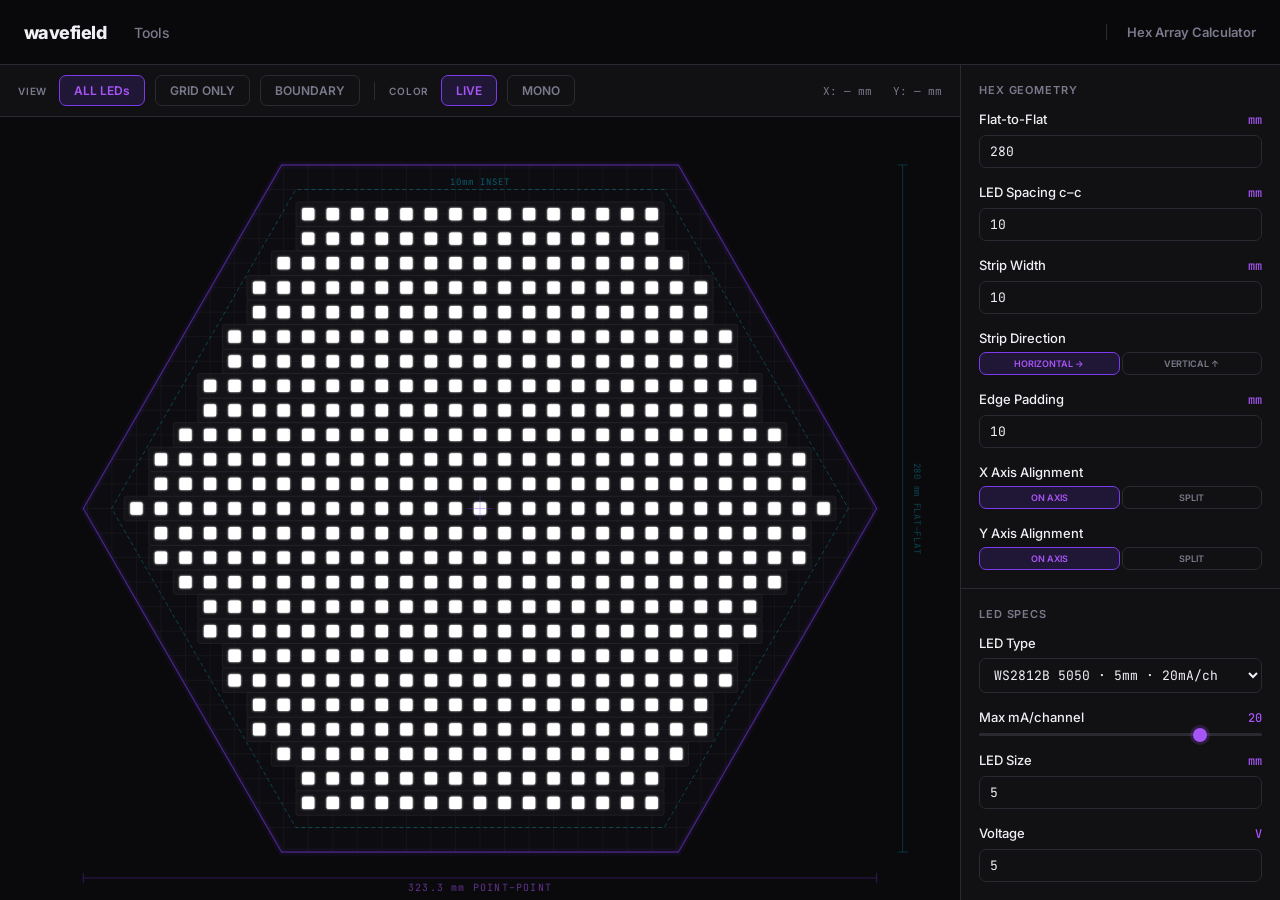
==== commit 9743b7ef: "Remove outbound site links from nav; clarify QR label tool - Nav no longer links out to wavefieldpro" ====
--- a/hex-array/index.html
+++ b/hex-array/index.html
@@ -72,7 +72,7 @@
 <body>
 
 <nav class="wf-nav">
-  <a class="wf-logo" href="https://www.wavefieldproject.com/">wavefield</a>
+  <a class="wf-logo" href="../">wavefield</a>
   <div class="wf-nav-links">
     <a class="nav-link" href="../">Tools</a>
   </div>
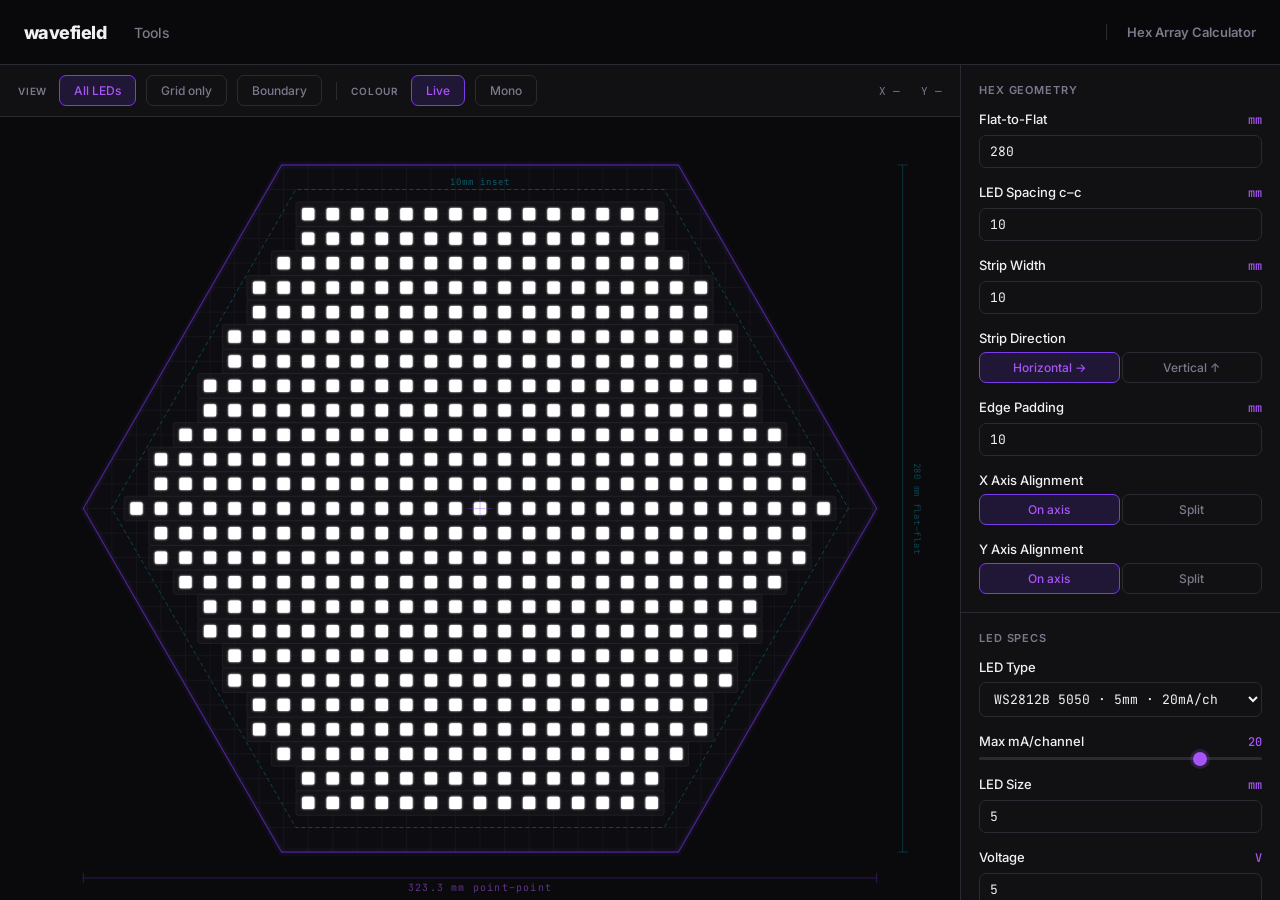
==== commit 599d6deb: "Typography pass: both tools now match site type language The earlier rebrand only swapped hex codes;" ====
--- a/hex-array/index.html
+++ b/hex-array/index.html
@@ -83,15 +83,15 @@
 <div class="main-grid">
   <div class="canvas-panel">
     <div class="canvas-toolbar">
-      <span class="toolbar-label">VIEW</span>
-      <button class="wf-btn active" id="btnAll" onclick="setView('all')">ALL LEDs</button>
-      <button class="wf-btn" id="btnGrid" onclick="setView('grid')">GRID ONLY</button>
-      <button class="wf-btn" id="btnHex" onclick="setView('hex')">BOUNDARY</button>
+      <span class="toolbar-label">View</span>
+      <button class="wf-btn active" id="btnAll" onclick="setView('all')">All LEDs</button>
+      <button class="wf-btn" id="btnGrid" onclick="setView('grid')">Grid only</button>
+      <button class="wf-btn" id="btnHex" onclick="setView('hex')">Boundary</button>
       <div class="toolbar-sep"></div>
-      <span class="toolbar-label">COLOR</span>
-      <button class="wf-btn active" id="btnColor" onclick="setColor('live')">LIVE</button>
-      <button class="wf-btn" id="btnMono" onclick="setColor('mono')">MONO</button>
-      <div class="coord-display" id="coordDisplay">X: — mm &nbsp; Y: — mm</div>
+      <span class="toolbar-label">Colour</span>
+      <button class="wf-btn active" id="btnColor" onclick="setColor('live')">Live</button>
+      <button class="wf-btn" id="btnMono" onclick="setColor('mono')">Mono</button>
+      <div class="coord-display" id="coordDisplay">X — &nbsp; Y —</div>
     </div>
     <div class="svg-container" id="svgContainer">
       <svg id="main-svg" xmlns="http://www.w3.org/2000/svg"></svg>
@@ -100,35 +100,35 @@
   </div>
   <div class="controls">
     <div class="panel-section">
-      <div class="wf-section-label">Hex Geometry</div>
+      <div class="wf-section-label">Hex geometry</div>
       <div class="wf-field"><label>Flat-to-Flat <span class="unit">mm</span></label><input type="number" id="inFTF" value="280" min="10" max="800" step="1"/></div>
       <div class="wf-field"><label>LED Spacing c–c <span class="unit">mm</span></label><input type="number" id="inSpacing" value="10" min="1" max="30" step="0.5"/></div>
       <div class="wf-field"><label>Strip Width <span class="unit">mm</span></label><input type="number" id="inStripWidth" value="10" min="1" max="30" step="0.5"/></div>
       <div class="wf-field">
         <label style="margin-bottom:6px">Strip Direction</label>
         <div style="display:flex;gap:2px">
-          <button class="wf-btn active" id="btnStripH" onclick="setStripDir('h')" style="flex:1;font-size:9px;padding:5px 4px">HORIZONTAL →</button>
-          <button class="wf-btn" id="btnStripV" onclick="setStripDir('v')" style="flex:1;font-size:9px;padding:5px 4px">VERTICAL ↑</button>
+          <button class="wf-btn active" id="btnStripH" onclick="setStripDir('h')" style="flex:1">Horizontal →</button>
+          <button class="wf-btn" id="btnStripV" onclick="setStripDir('v')" style="flex:1">Vertical ↑</button>
         </div>
       </div>
       <div class="wf-field"><label>Edge Padding <span class="unit">mm</span></label><input type="number" id="inPadding" value="10" min="0" max="50" step="1"/></div>
       <div class="wf-field">
         <label style="margin-bottom:6px">X Axis Alignment</label>
         <div style="display:flex;gap:2px">
-          <button class="wf-btn active" id="btnCenterXOn" onclick="setCenterMode('x','on')" style="flex:1;font-size:9px;padding:5px 4px">ON AXIS</button>
-          <button class="wf-btn" id="btnCenterXSplit" onclick="setCenterMode('x','split')" style="flex:1;font-size:9px;padding:5px 4px">SPLIT</button>
+          <button class="wf-btn active" id="btnCenterXOn" onclick="setCenterMode('x','on')" style="flex:1">On axis</button>
+          <button class="wf-btn" id="btnCenterXSplit" onclick="setCenterMode('x','split')" style="flex:1">Split</button>
         </div>
       </div>
       <div class="wf-field">
         <label style="margin-bottom:6px">Y Axis Alignment</label>
         <div style="display:flex;gap:2px">
-          <button class="wf-btn active" id="btnCenterYOn" onclick="setCenterMode('y','on')" style="flex:1;font-size:9px;padding:5px 4px">ON AXIS</button>
-          <button class="wf-btn" id="btnCenterYSplit" onclick="setCenterMode('y','split')" style="flex:1;font-size:9px;padding:5px 4px">SPLIT</button>
+          <button class="wf-btn active" id="btnCenterYOn" onclick="setCenterMode('y','on')" style="flex:1">On axis</button>
+          <button class="wf-btn" id="btnCenterYSplit" onclick="setCenterMode('y','split')" style="flex:1">Split</button>
         </div>
       </div>
     </div>
     <div class="panel-section">
-      <div class="wf-section-label">LED Specs</div>
+      <div class="wf-section-label">LED specs</div>
       <div class="wf-field">
         <label>LED Type</label>
         <select id="selLedType">
@@ -162,7 +162,7 @@
       <div class="wf-field"><label>Voltage <span class="unit">V</span></label><input type="number" id="inVolt" value="5" min="4.5" max="13" step="0.1"/></div>
     </div>
     <div class="panel-section">
-      <div class="wf-section-label">Color / Brightness</div>
+      <div class="wf-section-label">Colour / brightness</div>
       <div class="wf-field"><label>Global Brightness <span class="wf-val" id="vBright">100%</span></label><input type="range" id="slBright" min="1" max="100" value="100"/></div>
       <div class="rgb-row">
         <div class="rgb-channel"><label style="color:#ff5c5c">R <span id="vR">255</span></label><input type="range" id="slR" min="0" max="255" value="255"/></div>
@@ -171,11 +171,11 @@
       </div>
     </div>
     <div class="panel-section">
-      <div class="wf-section-label">Array Statistics</div>
+      <div class="wf-section-label">Array statistics</div>
       <div class="stats-grid" id="stats-grid"></div>
     </div>
     <div class="panel-section">
-      <div class="wf-section-label">Power Budget</div>
+      <div class="wf-section-label">Power budget</div>
       <div id="psu-section"></div>
     </div>
   </div>
@@ -190,11 +190,11 @@
 function calcPower(){const n=leds.length,bright=cfg.bright/100,rF=cfg.r/255,gF=cfg.g/255,bF=cfg.b/255,maPerLed=(rF+gF+bF)*cfg.maCh*bright,totalMa=n*maPerLed,totalW=totalMa*cfg.volt/1000,psuW=totalW*1.25,rows=new Set(leds.map(l=>l.row)).size,cols=new Set(leds.map(l=>l.col)).size;return{n,maPerLed,totalMa,totalW,psuW,rows,cols,bright,rF,gF,bF};}
 function psuSize(w){const t=[5,10,15,20,30,40,50,60,75,100,120,150,200,240,300,350,400,500,600,750,1000];return t.find(x=>x>=w*1.25)||Math.ceil(w*1.25/50)*50;}
 function stat(label,value,sub,cls){return`<div class="stat-card ${cls}"><div class="stat-label">${label}</div><div class="stat-value ${cls.includes('big')?'big':''} ${cls.includes('warn')?'red':''} ${cls.includes('good')?'green':''}">${value}</div>${sub?`<div class="stat-sub">${sub}</div>`:''}</div>`;}
-function updateStats(){const p=calcPower(),warn=p.totalW>100,rows=p.rows,cols=p.cols,maxBright3A=Math.min(100,(3000/(p.n*cfg.maCh*3))*100);document.getElementById('stats-grid').innerHTML=`${stat('LED COUNT',p.n.toLocaleString(),'','highlight big')}${stat('ROWS × COLS',`${rows}×${cols}`,'','')}${stat('mA / LED',p.maPerLed.toFixed(1),'mA eff.','')}${stat('TOTAL CURRENT',(p.totalMa/1000).toFixed(2),'A',warn?'warn':'good')}${stat('TOTAL POWER',p.totalW.toFixed(1),'W',warn?'warn':'good')}${stat('SUPPLY',`${cfg.volt}V`,'','')}${stat('3A THROTTLE',maxBright3A>=100?'100% ✓':`${maxBright3A.toFixed(1)}%`,'max @ 3A full white',maxBright3A>=100?'good':maxBright3A<30?'warn':'')}`;const psu=psuSize(p.totalW),fillPct=Math.min(100,p.totalW/psu*100).toFixed(0),col=fillPct>80?'var(--bad)':fillPct>60?'var(--warn)':'var(--good)';document.getElementById('psu-section').innerHTML=`<div class="psu-bar" style="border:none;padding:0"><div class="psu-bar-label">PSU load at current settings</div><div class="psu-meter-track"><div class="psu-meter-fill" style="width:${fillPct}%;background:${col}"></div></div><div class="psu-ticks"><span>0W</span><span>${(psu/4).toFixed(0)}W</span><span>${(psu/2).toFixed(0)}W</span><span>${(3*psu/4).toFixed(0)}W</span><span>${psu}W</span></div><div class="psu-rec" style="margin-top:10px"><span style="color:var(--text-muted)">DRAW  </span>${p.totalW.toFixed(1)} W &nbsp;&nbsp; <span style="color:var(--text-muted)">AT ${cfg.volt}V  </span>${(p.totalMa/1000).toFixed(2)} A</div><div class="psu-rec"><span style="color:var(--text-muted)">REC. PSU  </span><span style="color:${col}">≥ ${psu}W @ ${cfg.volt}V</span> &nbsp;&nbsp; <span style="color:var(--text-muted)">(${(psu/cfg.volt).toFixed(0)} A)</span></div><div style="margin-top:6px;font-family:var(--mono);font-size:8px;color:var(--text-muted)">${cfg.maCh}mA/ch max · 3ch · ${cfg.volt}V · 1.25× safety factor</div></div>`;}
-function ledColor(){if(colorMode==='mono')return{fill:'#a855f7',opacity:0.82};const r=Math.round(cfg.r*cfg.bright/100),g=Math.round(cfg.g*cfg.bright/100),b=Math.round(cfg.b*cfg.bright/100),hex='#'+[r,g,b].map(v=>v.toString(16).padStart(2,'0')).join(''),brightness=(r*0.299+g*0.587+b*0.114)/255;return{fill:hex||'#111',opacity:Math.max(0.3,0.4+brightness*0.6)};}
-function renderSVG(){const svg=document.getElementById('main-svg'),container=document.getElementById('svgContainer'),w=container.clientWidth||600,h=container.clientHeight||600,ir_mm=cfg.ftf/2,R_mm=ir_mm/Math.cos(Math.PI/6),pad=48,scale=Math.min((w-pad*2)/(R_mm*2),(h-pad*2)/(ir_mm*2)),cx=w/2,cy=h/2,R_svg=R_mm*scale,IR=ir_mm*scale,sp=cfg.spacing*scale,ledR=Math.min((cfg.ledSize/2)*scale,sp/2-0.5);svgScale=scale;svgCx=cx;svgCy=cy;svgIR=IR;svg.setAttribute('width',w);svg.setAttribute('height',h);svg.setAttribute('viewBox',`0 0 ${w} ${h}`);const{fill,opacity}=ledColor(),stripSW=cfg.stripWidth*scale,stripSegments=(()=>{if(cfg.stripDir==='h'){const byRow={};leds.forEach(l=>{(byRow[l.row]=byRow[l.row]||[]).push(l);});return Object.values(byRow).map(row=>{row.sort((a,b)=>a.x-b.x);const runs=[];let run=[row[0]];for(let i=1;i<row.length;i++){if(row[i].x-row[i-1].x>cfg.spacing*1.01){runs.push(run);run=[];}run.push(row[i]);}runs.push(run);return runs.map(r=>{const minX=r[0].x,maxX=r[r.length-1].x,y=r[0].y,sx=cx+(minX-cfg.spacing/2)*scale,sw_=(maxX-minX+cfg.spacing)*scale,sy=cy-y*scale-stripSW/2;return`<rect x="${sx.toFixed(1)}" y="${sy.toFixed(1)}" width="${sw_.toFixed(1)}" height="${stripSW.toFixed(1)}" rx="2" fill="#16161a" stroke="#2a2a32" stroke-width="0.6" opacity="0.85"/>`;}).join('');}).join('');}else{const byCol={};leds.forEach(l=>{(byCol[l.col]=byCol[l.col]||[]).push(l);});return Object.values(byCol).map(col=>{col.sort((a,b)=>a.y-b.y);const runs=[];let run=[col[0]];for(let i=1;i<col.length;i++){if(col[i].y-col[i-1].y>cfg.spacing*1.01){runs.push(run);run=[];}run.push(col[i]);}runs.push(run);return runs.map(r=>{const minY=r[0].y,maxY=r[r.length-1].y,x=r[0].x,sx=cx+x*scale-stripSW/2,sy_top=cy-(maxY+cfg.spacing/2)*scale,sh=(maxY-minY+cfg.spacing)*scale;return`<rect x="${sx.toFixed(1)}" y="${sy_top.toFixed(1)}" width="${stripSW.toFixed(1)}" height="${sh.toFixed(1)}" rx="2" fill="#16161a" stroke="#2a2a32" stroke-width="0.6" opacity="0.85"/>`;}).join('');}).join('');}})(),gridLines=[],span=Math.ceil(R_mm/cfg.spacing)+2;if(viewMode!=='hex'){for(let i=-span;i<=span;i++){const v=i*sp;gridLines.push(`<line x1="${(cx+v).toFixed(1)}" y1="0" x2="${(cx+v).toFixed(1)}" y2="${h}" stroke="#22222a" stroke-width="0.4" clip-path="url(#hc)"/>`);gridLines.push(`<line x1="0" y1="${(cy+v).toFixed(1)}" x2="${w}" y2="${(cy+v).toFixed(1)}" stroke="#22222a" stroke-width="0.4" clip-path="url(#hc)"/>`);}};const ledDots=viewMode!=='grid'?leds.map(({x,y,row,col})=>`<rect x="${(cx+x*scale-ledR).toFixed(2)}" y="${(cy-y*scale-ledR).toFixed(2)}" width="${(ledR*2).toFixed(2)}" height="${(ledR*2).toFixed(2)}" rx="${(ledR*0.3).toFixed(2)}" fill="${fill}" opacity="${opacity}" class="led" data-x="${x}" data-y="${y}" data-row="${row}" data-col="${col}"/>`).join(''):'',dimY=cy+IR+26,dimX=cx+R_svg+26;svg.innerHTML=`<defs><filter id="glow" x="-60%" y="-60%" width="220%" height="220%"><feGaussianBlur stdDeviation="1.2" result="b"/><feMerge><feMergeNode in="b"/><feMergeNode in="SourceGraphic"/></feMerge></filter><clipPath id="hc"><path d="${hexPathStr(cx,cy,IR)}"/></clipPath></defs><path d="${hexPathStr(cx,cy,IR)}" fill="#0d0d11"/>${viewMode!=='grid'?stripSegments:''}${gridLines.join('')}<g filter="url(#glow)">${ledDots}</g><path d="${hexPathStr(cx,cy,IR)}" fill="none" stroke="#7c3aed" stroke-width="7" opacity="0.06"/><path d="${hexPathStr(cx,cy,IR)}" fill="none" stroke="#7c3aed" stroke-width="1.2" opacity="0.55"/>${cfg.padding>0?`<path d="${hexPathStr(cx,cy,IR-cfg.padding*scale)}" fill="none" stroke="#06b6d4" stroke-width="0.8" opacity="0.4" stroke-dasharray="4,3"/><text x="${cx}" y="${(cy-(IR-cfg.padding*scale)-5).toFixed(1)}" text-anchor="middle" fill="#06b6d4" font-family="'JetBrains Mono',monospace" font-size="9" opacity="0.45" letter-spacing="0.1em">${cfg.padding}mm INSET</text>`:''}<line x1="${(cx-12)}" y1="${cy}" x2="${(cx+12)}" y2="${cy}" stroke="#7c3aed" stroke-width="0.8" opacity="0.4"/><line x1="${cx}" y1="${(cy-12)}" x2="${cx}" y2="${(cy+12)}" stroke="#7c3aed" stroke-width="0.8" opacity="0.4"/><line x1="${(cx-R_svg).toFixed(1)}" y1="${dimY.toFixed(1)}" x2="${(cx+R_svg).toFixed(1)}" y2="${dimY.toFixed(1)}" stroke="#7c3aed" stroke-width="0.8" opacity="0.4"/><line x1="${(cx-R_svg).toFixed(1)}" y1="${(dimY-5).toFixed(1)}" x2="${(cx-R_svg).toFixed(1)}" y2="${(dimY+5).toFixed(1)}" stroke="#7c3aed" stroke-width="0.8" opacity="0.4"/><line x1="${(cx+R_svg).toFixed(1)}" y1="${(dimY-5).toFixed(1)}" x2="${(cx+R_svg).toFixed(1)}" y2="${(dimY+5).toFixed(1)}" stroke="#7c3aed" stroke-width="0.8" opacity="0.4"/><text x="${cx}" y="${(dimY+13).toFixed(1)}" text-anchor="middle" fill="#a855f7" font-family="'JetBrains Mono',monospace" font-size="10" opacity="0.55" letter-spacing="0.12em">${(R_mm*2).toFixed(1)} mm POINT–POINT</text><line x1="${dimX.toFixed(1)}" y1="${(cy-IR).toFixed(1)}" x2="${dimX.toFixed(1)}" y2="${(cy+IR).toFixed(1)}" stroke="#06b6d4" stroke-width="0.8" opacity="0.3"/><line x1="${(dimX-5).toFixed(1)}" y1="${(cy-IR).toFixed(1)}" x2="${(dimX+5).toFixed(1)}" y2="${(cy-IR).toFixed(1)}" stroke="#06b6d4" stroke-width="0.8" opacity="0.3"/><line x1="${(dimX-5).toFixed(1)}" y1="${(cy+IR).toFixed(1)}" x2="${(dimX+5).toFixed(1)}" y2="${(cy+IR).toFixed(1)}" stroke="#06b6d4" stroke-width="0.8" opacity="0.3"/><text x="${(dimX+14).toFixed(1)}" y="${(cy+3).toFixed(1)}" text-anchor="middle" fill="#06b6d4" font-family="'JetBrains Mono',monospace" font-size="9" opacity="0.35" letter-spacing="0.08em" transform="rotate(90,${(dimX+14).toFixed(1)},${cy.toFixed(1)})">${cfg.ftf} mm FLAT–FLAT</text>`;svg.querySelectorAll('.led').forEach(el=>{el.addEventListener('mouseenter',onLedHover);el.addEventListener('mouseleave',onLedLeave);});}
+function updateStats(){const p=calcPower(),warn=p.totalW>100,rows=p.rows,cols=p.cols,maxBright3A=Math.min(100,(3000/(p.n*cfg.maCh*3))*100);document.getElementById('stats-grid').innerHTML=`${stat('LED count',p.n.toLocaleString(),'','highlight big')}${stat('Rows × cols',`${rows}×${cols}`,'','')}${stat('mA / LED',p.maPerLed.toFixed(1),'mA eff.','')}${stat('Total current',(p.totalMa/1000).toFixed(2),'A',warn?'warn':'good')}${stat('Total power',p.totalW.toFixed(1),'W',warn?'warn':'good')}${stat('Supply',`${cfg.volt}V`,'','')}${stat('3A throttle',maxBright3A>=100?'100% ✓':`${maxBright3A.toFixed(1)}%`,'max @ 3A full white',maxBright3A>=100?'good':maxBright3A<30?'warn':'')}`;const psu=psuSize(p.totalW),fillPct=Math.min(100,p.totalW/psu*100).toFixed(0),col=fillPct>80?'var(--bad)':fillPct>60?'var(--warn)':'var(--good)';document.getElementById('psu-section').innerHTML=`<div class="psu-bar" style="border:none;padding:0"><div class="psu-bar-label">PSU load at current settings</div><div class="psu-meter-track"><div class="psu-meter-fill" style="width:${fillPct}%;background:${col}"></div></div><div class="psu-ticks"><span>0W</span><span>${(psu/4).toFixed(0)}W</span><span>${(psu/2).toFixed(0)}W</span><span>${(3*psu/4).toFixed(0)}W</span><span>${psu}W</span></div><div class="psu-rec" style="margin-top:10px"><span style="color:var(--text-muted)">DRAW  </span>${p.totalW.toFixed(1)} W &nbsp;&nbsp; <span style="color:var(--text-muted)">AT ${cfg.volt}V  </span>${(p.totalMa/1000).toFixed(2)} A</div><div class="psu-rec"><span style="color:var(--text-muted)">REC. PSU  </span><span style="color:${col}">≥ ${psu}W @ ${cfg.volt}V</span> &nbsp;&nbsp; <span style="color:var(--text-muted)">(${(psu/cfg.volt).toFixed(0)} A)</span></div><div style="margin-top:6px;font-family:var(--mono);font-size:8px;color:var(--text-muted)">${cfg.maCh}mA/ch max · 3ch · ${cfg.volt}V · 1.25× safety factor</div></div>`;}
+function ledColor(){if(colorMode==='mono')return{fill:'#a855f7',opacity:0.85};const r=Math.round(cfg.r*cfg.bright/100),g=Math.round(cfg.g*cfg.bright/100),b=Math.round(cfg.b*cfg.bright/100),hex='#'+[r,g,b].map(v=>v.toString(16).padStart(2,'0')).join(''),brightness=(r*0.299+g*0.587+b*0.114)/255;return{fill:hex||'#111',opacity:Math.max(0.3,0.4+brightness*0.6)};}
+function renderSVG(){const svg=document.getElementById('main-svg'),container=document.getElementById('svgContainer'),w=container.clientWidth||600,h=container.clientHeight||600,ir_mm=cfg.ftf/2,R_mm=ir_mm/Math.cos(Math.PI/6),pad=48,scale=Math.min((w-pad*2)/(R_mm*2),(h-pad*2)/(ir_mm*2)),cx=w/2,cy=h/2,R_svg=R_mm*scale,IR=ir_mm*scale,sp=cfg.spacing*scale,ledR=Math.min((cfg.ledSize/2)*scale,sp/2-0.5);svgScale=scale;svgCx=cx;svgCy=cy;svgIR=IR;svg.setAttribute('width',w);svg.setAttribute('height',h);svg.setAttribute('viewBox',`0 0 ${w} ${h}`);const{fill,opacity}=ledColor(),stripSW=cfg.stripWidth*scale,stripSegments=(()=>{if(cfg.stripDir==='h'){const byRow={};leds.forEach(l=>{(byRow[l.row]=byRow[l.row]||[]).push(l);});return Object.values(byRow).map(row=>{row.sort((a,b)=>a.x-b.x);const runs=[];let run=[row[0]];for(let i=1;i<row.length;i++){if(row[i].x-row[i-1].x>cfg.spacing*1.01){runs.push(run);run=[];}run.push(row[i]);}runs.push(run);return runs.map(r=>{const minX=r[0].x,maxX=r[r.length-1].x,y=r[0].y,sx=cx+(minX-cfg.spacing/2)*scale,sw_=(maxX-minX+cfg.spacing)*scale,sy=cy-y*scale-stripSW/2;return`<rect x="${sx.toFixed(1)}" y="${sy.toFixed(1)}" width="${sw_.toFixed(1)}" height="${stripSW.toFixed(1)}" rx="2" fill="#16161a" stroke="#2a2a32" stroke-width="0.6" opacity="0.85"/>`;}).join('');}).join('');}else{const byCol={};leds.forEach(l=>{(byCol[l.col]=byCol[l.col]||[]).push(l);});return Object.values(byCol).map(col=>{col.sort((a,b)=>a.y-b.y);const runs=[];let run=[col[0]];for(let i=1;i<col.length;i++){if(col[i].y-col[i-1].y>cfg.spacing*1.01){runs.push(run);run=[];}run.push(col[i]);}runs.push(run);return runs.map(r=>{const minY=r[0].y,maxY=r[r.length-1].y,x=r[0].x,sx=cx+x*scale-stripSW/2,sy_top=cy-(maxY+cfg.spacing/2)*scale,sh=(maxY-minY+cfg.spacing)*scale;return`<rect x="${sx.toFixed(1)}" y="${sy_top.toFixed(1)}" width="${stripSW.toFixed(1)}" height="${sh.toFixed(1)}" rx="2" fill="#16161a" stroke="#2a2a32" stroke-width="0.6" opacity="0.85"/>`;}).join('');}).join('');}})(),gridLines=[],span=Math.ceil(R_mm/cfg.spacing)+2;if(viewMode!=='hex'){for(let i=-span;i<=span;i++){const v=i*sp;gridLines.push(`<line x1="${(cx+v).toFixed(1)}" y1="0" x2="${(cx+v).toFixed(1)}" y2="${h}" stroke="#22222a" stroke-width="0.4" clip-path="url(#hc)"/>`);gridLines.push(`<line x1="0" y1="${(cy+v).toFixed(1)}" x2="${w}" y2="${(cy+v).toFixed(1)}" stroke="#22222a" stroke-width="0.4" clip-path="url(#hc)"/>`);}};const ledDots=viewMode!=='grid'?leds.map(({x,y,row,col})=>`<rect x="${(cx+x*scale-ledR).toFixed(2)}" y="${(cy-y*scale-ledR).toFixed(2)}" width="${(ledR*2).toFixed(2)}" height="${(ledR*2).toFixed(2)}" rx="${(ledR*0.3).toFixed(2)}" fill="${fill}" opacity="${opacity}" class="led" data-x="${x}" data-y="${y}" data-row="${row}" data-col="${col}"/>`).join(''):'',dimY=cy+IR+26,dimX=cx+R_svg+26;svg.innerHTML=`<defs><filter id="glow" x="-60%" y="-60%" width="220%" height="220%"><feGaussianBlur stdDeviation="1.2" result="b"/><feMerge><feMergeNode in="b"/><feMergeNode in="SourceGraphic"/></feMerge></filter><clipPath id="hc"><path d="${hexPathStr(cx,cy,IR)}"/></clipPath></defs><path d="${hexPathStr(cx,cy,IR)}" fill="#0d0d11"/>${viewMode!=='grid'?stripSegments:''}${gridLines.join('')}<g filter="url(#glow)">${ledDots}</g><path d="${hexPathStr(cx,cy,IR)}" fill="none" stroke="#7c3aed" stroke-width="7" opacity="0.06"/><path d="${hexPathStr(cx,cy,IR)}" fill="none" stroke="#7c3aed" stroke-width="1.2" opacity="0.55"/>${cfg.padding>0?`<path d="${hexPathStr(cx,cy,IR-cfg.padding*scale)}" fill="none" stroke="#06b6d4" stroke-width="0.8" opacity="0.4" stroke-dasharray="4,3"/><text x="${cx}" y="${(cy-(IR-cfg.padding*scale)-5).toFixed(1)}" text-anchor="middle" fill="#06b6d4" font-family="'JetBrains Mono',monospace" font-size="9" opacity="0.45" letter-spacing="0.1em">${cfg.padding}mm inset</text>`:''}<line x1="${(cx-12)}" y1="${cy}" x2="${(cx+12)}" y2="${cy}" stroke="#7c3aed" stroke-width="0.8" opacity="0.4"/><line x1="${cx}" y1="${(cy-12)}" x2="${cx}" y2="${(cy+12)}" stroke="#7c3aed" stroke-width="0.8" opacity="0.4"/><line x1="${(cx-R_svg).toFixed(1)}" y1="${dimY.toFixed(1)}" x2="${(cx+R_svg).toFixed(1)}" y2="${dimY.toFixed(1)}" stroke="#7c3aed" stroke-width="0.8" opacity="0.4"/><line x1="${(cx-R_svg).toFixed(1)}" y1="${(dimY-5).toFixed(1)}" x2="${(cx-R_svg).toFixed(1)}" y2="${(dimY+5).toFixed(1)}" stroke="#7c3aed" stroke-width="0.8" opacity="0.4"/><line x1="${(cx+R_svg).toFixed(1)}" y1="${(dimY-5).toFixed(1)}" x2="${(cx+R_svg).toFixed(1)}" y2="${(dimY+5).toFixed(1)}" stroke="#7c3aed" stroke-width="0.8" opacity="0.4"/><text x="${cx}" y="${(dimY+13).toFixed(1)}" text-anchor="middle" fill="#a855f7" font-family="'JetBrains Mono',monospace" font-size="10" opacity="0.55" letter-spacing="0.12em">${(R_mm*2).toFixed(1)} mm point–point</text><line x1="${dimX.toFixed(1)}" y1="${(cy-IR).toFixed(1)}" x2="${dimX.toFixed(1)}" y2="${(cy+IR).toFixed(1)}" stroke="#06b6d4" stroke-width="0.8" opacity="0.3"/><line x1="${(dimX-5).toFixed(1)}" y1="${(cy-IR).toFixed(1)}" x2="${(dimX+5).toFixed(1)}" y2="${(cy-IR).toFixed(1)}" stroke="#06b6d4" stroke-width="0.8" opacity="0.3"/><line x1="${(dimX-5).toFixed(1)}" y1="${(cy+IR).toFixed(1)}" x2="${(dimX+5).toFixed(1)}" y2="${(cy+IR).toFixed(1)}" stroke="#06b6d4" stroke-width="0.8" opacity="0.3"/><text x="${(dimX+14).toFixed(1)}" y="${(cy+3).toFixed(1)}" text-anchor="middle" fill="#06b6d4" font-family="'JetBrains Mono',monospace" font-size="9" opacity="0.35" letter-spacing="0.08em" transform="rotate(90,${(dimX+14).toFixed(1)},${cy.toFixed(1)})">${cfg.ftf} mm flat–flat</text>`;svg.querySelectorAll('.led').forEach(el=>{el.addEventListener('mouseenter',onLedHover);el.addEventListener('mouseleave',onLedLeave);});}
 function onLedHover(e){const el=e.target,x=parseFloat(el.dataset.x),y=parseFloat(el.dataset.y),row=el.dataset.row,col=el.dataset.col,rect=document.getElementById('svgContainer').getBoundingClientRect(),tip=document.getElementById('tooltip');tip.innerHTML=`X: ${x} mm<br>Y: ${y} mm<br>ROW ${row} · COL ${col}`;tip.style.display='block';const tx=e.clientX-rect.left+12,ty=e.clientY-rect.top-20;tip.style.left=Math.min(tx,rect.width-160)+'px';tip.style.top=Math.max(0,ty)+'px';const ledR=Math.min((cfg.ledSize/2)*svgScale,(cfg.spacing*svgScale)/2-0.5),hoverR=ledR*1.6;el.setAttribute('x',(svgCx+x*svgScale-hoverR).toFixed(2));el.setAttribute('y',(svgCy-y*svgScale-hoverR).toFixed(2));el.setAttribute('width',(hoverR*2).toFixed(2));el.setAttribute('height',(hoverR*2).toFixed(2));el.setAttribute('fill','#ffffff');el.setAttribute('opacity','1');document.getElementById('coordDisplay').textContent=`X: ${x} mm   Y: ${y} mm`;}
-function onLedLeave(e){document.getElementById('tooltip').style.display='none';const el=e.target,ledR=Math.min((cfg.ledSize/2)*svgScale,(cfg.spacing*svgScale)/2-0.5),{fill,opacity}=ledColor(),x=parseFloat(el.dataset.x),y=parseFloat(el.dataset.y);el.setAttribute('x',(svgCx+x*svgScale-ledR).toFixed(2));el.setAttribute('y',(svgCy-y*svgScale-ledR).toFixed(2));el.setAttribute('width',(ledR*2).toFixed(2));el.setAttribute('height',(ledR*2).toFixed(2));el.setAttribute('fill',fill);el.setAttribute('opacity',opacity);document.getElementById('coordDisplay').textContent='X: — mm   Y: — mm';}
+function onLedLeave(e){document.getElementById('tooltip').style.display='none';const el=e.target,ledR=Math.min((cfg.ledSize/2)*svgScale,(cfg.spacing*svgScale)/2-0.5),{fill,opacity}=ledColor(),x=parseFloat(el.dataset.x),y=parseFloat(el.dataset.y);el.setAttribute('x',(svgCx+x*svgScale-ledR).toFixed(2));el.setAttribute('y',(svgCy-y*svgScale-ledR).toFixed(2));el.setAttribute('width',(ledR*2).toFixed(2));el.setAttribute('height',(ledR*2).toFixed(2));el.setAttribute('fill',fill);el.setAttribute('opacity',opacity);document.getElementById('coordDisplay').textContent='X —   Y —';}
 function fullUpdate(){leds=buildLeds();updateStats();renderSVG();}
 function setView(m){viewMode=m;['All','Grid','Hex'].forEach(v=>{document.getElementById('btn'+v).classList.toggle('active',m===v.toLowerCase());});renderSVG();}
 function setColor(m){colorMode=m;document.getElementById('btnColor').classList.toggle('active',m==='live');document.getElementById('btnMono').classList.toggle('active',m==='mono');renderSVG();}
--- a/wf.css
+++ b/wf.css
@@ -99,7 +99,7 @@
 
 /* ── Buttons ── */
 .wf-btn {
-  font-family: var(--sans); font-size: 12px; font-weight: 600;
+  font-family: var(--sans); font-size: 12px; font-weight: 500;
   background: var(--bg-secondary); border: 1px solid var(--border);
   color: var(--text-muted); border-radius: 7px; padding: 7px 14px;
   cursor: pointer; transition: all .15s;
@@ -138,3 +138,11 @@
 }
 .wf-footer a { color: var(--text-muted); text-decoration: none; }
 .wf-footer a:hover { color: var(--accent-glow); }
+
+
+/* ── Toolbar labels (shared by tool pages) ── */
+.toolbar-label {
+  font-size: 11px; font-weight: 500; letter-spacing: 0;
+  text-transform: none; color: var(--text-muted);
+}
+.wf-section-label { letter-spacing: 0.08em; font-size: 11px; font-weight: 600; }
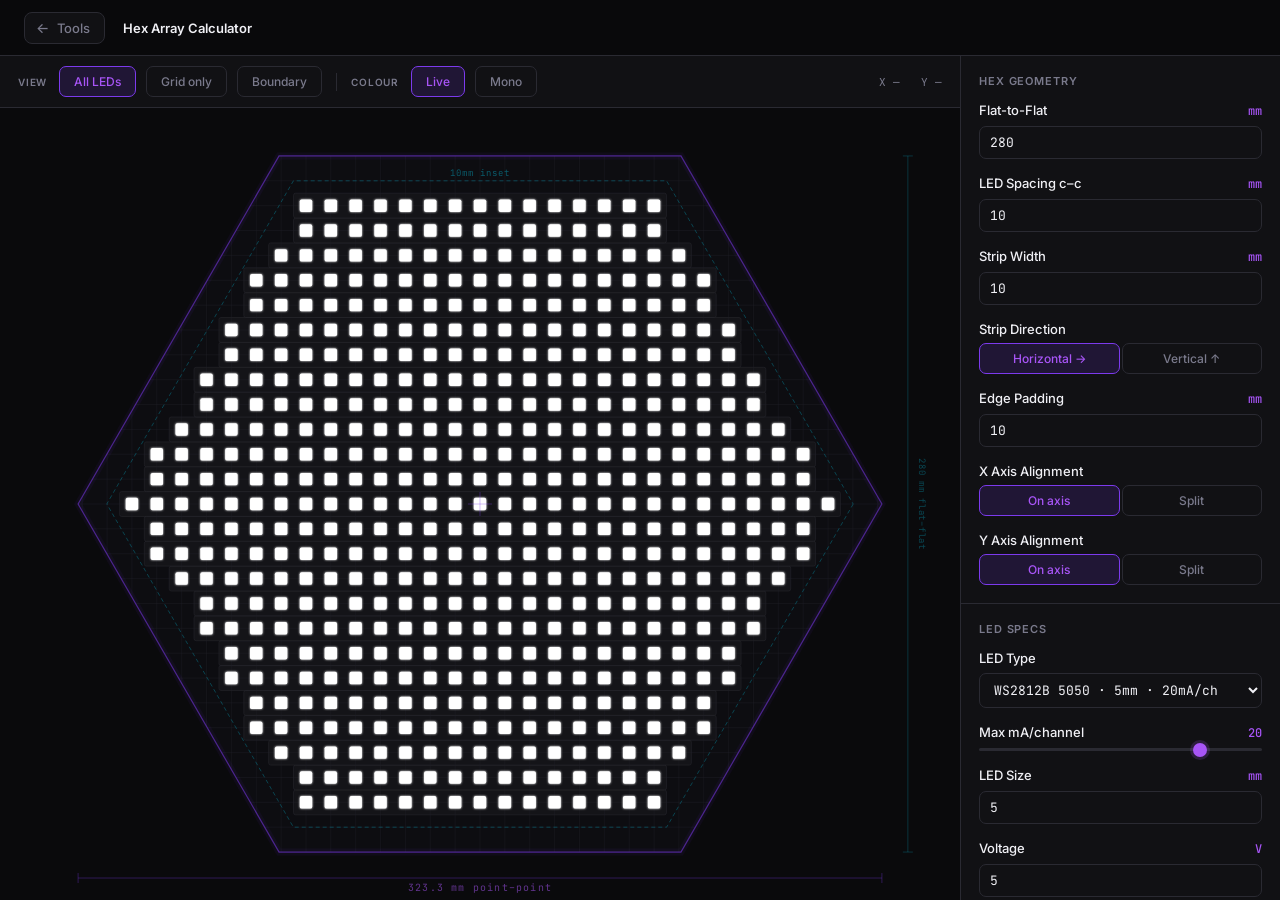
==== commit b4178b88: "Single back button header on tool pages - Tool nav reduced to one '← Tools' button plus the tool nam" ====
--- a/hex-array/index.html
+++ b/hex-array/index.html
@@ -72,11 +72,9 @@
 <body>
 
 <nav class="wf-nav">
-  <a class="wf-logo" href="../">wavefield</a>
-  <div class="wf-nav-links">
-    <a class="nav-link" href="../">Tools</a>
-  </div>
-  <div class="spacer"></div>
+  <a class="wf-back" href="../">
+    <span class="wf-back-icon">←</span> Tools
+  </a>
   <span class="wf-tool-name">Hex Array Calculator</span>
 </nav>
 
--- a/wf.css
+++ b/wf.css
@@ -31,7 +31,7 @@
 
 /* ── Nav ── */
 .wf-nav {
-  height: 65px; display: flex; align-items: center; gap: 28px;
+  height: 56px; display: flex; align-items: center; gap: 18px;
   padding: 0 24px; background: rgba(10,10,12,0.88);
   backdrop-filter: blur(16px); -webkit-backdrop-filter: blur(16px);
   border-bottom: 1px solid var(--border);
@@ -146,3 +146,23 @@
   text-transform: none; color: var(--text-muted);
 }
 .wf-section-label { letter-spacing: 0.08em; font-size: 11px; font-weight: 600; }
+
+
+/* ── Single back button header (tool pages) ── */
+.wf-back {
+  display: inline-flex; align-items: center; gap: 8px;
+  font-size: 13px; font-weight: 500; color: var(--text-muted);
+  text-decoration: none; padding: 7px 14px 7px 11px;
+  border: 1px solid var(--border); border-radius: 8px;
+  background: var(--bg-secondary); transition: all .15s;
+}
+.wf-back:hover {
+  color: var(--text-primary); border-color: var(--accent);
+  background: rgba(124,58,237,.1);
+}
+.wf-back-icon { font-size: 14px; line-height: 1; transition: transform .15s; }
+.wf-back:hover .wf-back-icon { transform: translateX(-2px); }
+.wf-nav .wf-tool-name {
+  border-left: none; padding-left: 0;
+  font-size: 13px; font-weight: 600; color: var(--text-primary);
+}
